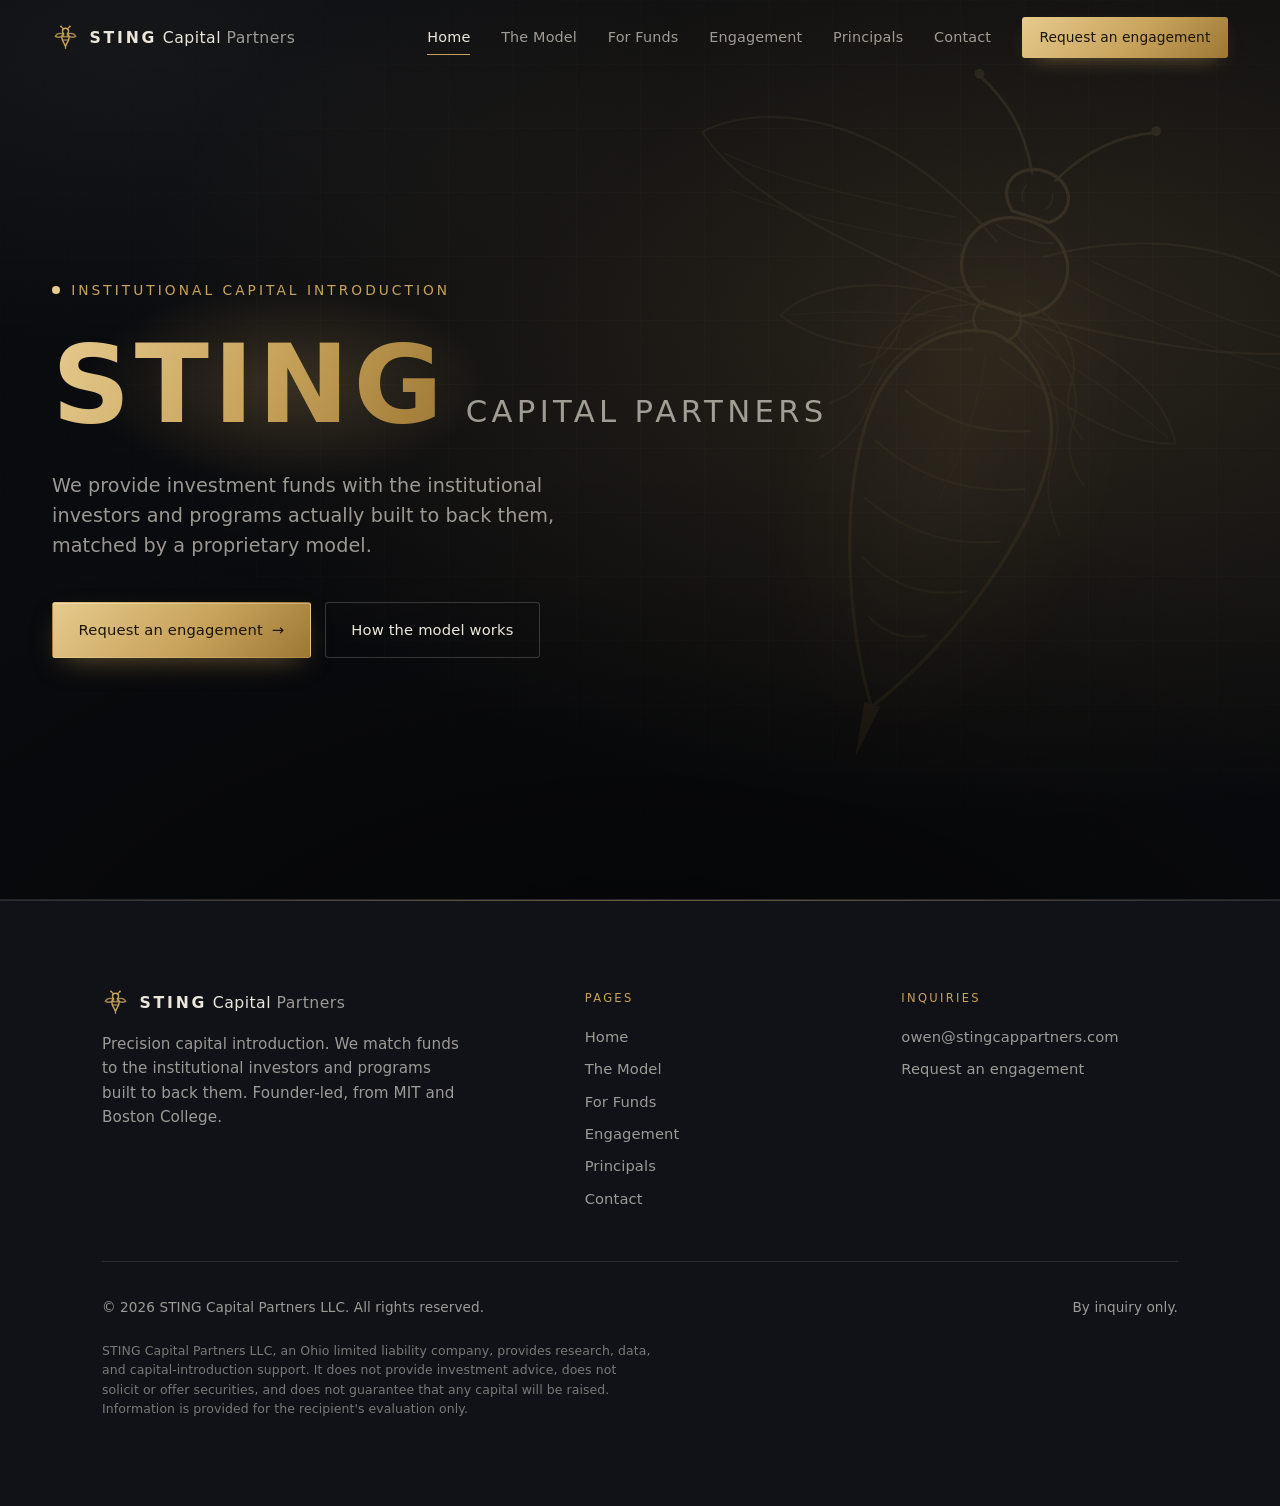
==== index.html @ 2f973a99 "Initial commit: STING Capital Partners website" ====
<!DOCTYPE html>
<html lang="en">
<head>
<meta charset="UTF-8" />
<meta name="viewport" content="width=device-width, initial-scale=1.0" />
<title>STING Capital Partners | Institutional Capital Introduction</title>
<meta name="description" content="STING Capital Partners connects investment funds with the institutional investors and programs built to back them, matched by a proprietary model that rejects more than 90% of possible pairings. Founder-led by principals from MIT and Boston College." />
<meta http-equiv="Content-Security-Policy" content="default-src 'self'; script-src 'self'; style-src 'self' 'unsafe-inline' https://fonts.googleapis.com; font-src https://fonts.gstatic.com; img-src 'self' data:; connect-src https://api.web3forms.com; form-action https://api.web3forms.com; base-uri 'none'; object-src 'none'; frame-ancestors 'none'" />
<meta name="referrer" content="strict-origin-when-cross-origin" />
<meta name="theme-color" content="#0a0b0e" />
<link rel="canonical" href="https://stingcapitalpartners.com/" />
<meta name="robots" content="index, follow, max-image-preview:large, max-snippet:-1" />
<meta property="og:type" content="website" />
<meta property="og:site_name" content="STING Capital Partners" />
<meta property="og:title" content="STING Capital Partners — Institutional Capital Introduction" />
<meta property="og:description" content="STING Capital Partners connects investment funds with the institutional investors and programs built to back them. Founder-led, from MIT and Boston College." />
<meta property="og:url" content="https://stingcapitalpartners.com/" />
<meta property="og:image" content="https://stingcapitalpartners.com/og-image.png" />
<meta property="og:image:width" content="1200" />
<meta property="og:image:height" content="630" />
<meta name="twitter:card" content="summary_large_image" />
<meta name="twitter:title" content="STING Capital Partners — Institutional Capital Introduction" />
<meta name="twitter:description" content="Precision capital introduction, matching funds to the institutional investors and programs built to back them." />
<meta name="twitter:image" content="https://stingcapitalpartners.com/og-image.png" />
<script type="application/ld+json">{"@context":"https://schema.org","@graph":[{"@type":"Organization","@id":"https://stingcapitalpartners.com/#organization","name":"STING Capital Partners","legalName":"STING Capital Partners LLC","alternateName":["STING Capital","STING Partners"],"url":"https://stingcapitalpartners.com/","logo":"https://stingcapitalpartners.com/og-image.png","image":"https://stingcapitalpartners.com/og-image.png","email":"owen@stingcappartners.com","description":"Precision capital introduction matching investment funds to the institutional investors and programs built to back them.","foundingDate":"2026","address":{"@type":"PostalAddress","addressRegion":"Ohio","addressCountry":"US"},"areaServed":"US","founder":[{"@type":"Person","name":"James Ingle","jobTitle":"Founding Partner","alumniOf":{"@type":"CollegeOrUniversity","name":"Massachusetts Institute of Technology"},"sameAs":"https://www.linkedin.com/in/james-ingle/"},{"@type":"Person","name":"Owen Strayer","jobTitle":"Founding Partner","alumniOf":{"@type":"CollegeOrUniversity","name":"Boston College"},"sameAs":"https://www.linkedin.com/in/owen-strayer-7284a6393/"}]},{"@type":"WebSite","@id":"https://stingcapitalpartners.com/#website","url":"https://stingcapitalpartners.com/","name":"STING Capital Partners","publisher":{"@id":"https://stingcapitalpartners.com/#organization"}}]}</script>
<link rel="icon" href="favicon.svg" type="image/svg+xml" />
<link rel="preconnect" href="https://fonts.googleapis.com" />
<link rel="preconnect" href="https://fonts.gstatic.com" crossorigin />
<link href="https://fonts.googleapis.com/css2?family=Newsreader:ital,opsz,wght@0,6..72,400..600;1,6..72,400..600&family=Space+Grotesk:wght@400;500;600&display=swap" rel="stylesheet" />
<link rel="stylesheet" href="styles.css" />
</head>
<body>

<!-- ================= NAV ================= -->
<header class="nav" id="nav">
  <a class="brand" href="index.html" aria-label="STING Capital Partners — home">
    <svg viewBox="0 0 32 32" fill="none" stroke="currentColor" stroke-width="1.7" stroke-linecap="round" stroke-linejoin="round" aria-hidden="true">
      <path d="M13.6 6.2 Q12.2 3.6 10.9 3" opacity="0.85"/>
      <path d="M18.4 6.2 Q19.8 3.6 21.1 3" opacity="0.85"/>
      <circle cx="10.7" cy="2.9" r="1" fill="currentColor" stroke="none"/>
      <circle cx="21.3" cy="2.9" r="1" fill="currentColor" stroke="none"/>
      <path d="M13.9 11.8 C9.2 10.4 5.2 11.8 3.9 14.6 C6.4 15.9 10.8 15.7 14 13.9" opacity="0.8"/>
      <path d="M18.1 11.8 C22.8 10.4 26.8 11.8 28.1 14.6 C25.6 15.9 21.2 15.7 18 13.9" opacity="0.8"/>
      <path d="M16 5.1 c2.4 0 3.6 1.8 3.6 3.5 c0 1.3 -0.7 2.2 -1.2 3 c1.2 1 1.9 2.5 1.9 4.2 c0 2.1 -0.8 3.9 -1.7 5.3 c-0.8 1.2 -1.6 3.1 -2.6 5.7 c-1 -2.6 -1.8 -4.5 -2.6 -5.7 c-0.9 -1.4 -1.7 -3.2 -1.7 -5.3 c0 -1.7 0.7 -3.2 1.9 -4.2 c-0.5 -0.8 -1.2 -1.7 -1.2 -3 c0 -1.7 1.2 -3.5 3.6 -3.5 z"/>
      <path d="M13.3 15.2 H18.7" opacity="0.7"/>
      <path d="M13.6 19 H18.4" opacity="0.7"/>
      <path d="M16 26.4 l1.1 2.2 -1.1 1.1 -1.1 -1.1 z" fill="currentColor" stroke="none" opacity="0.9"/>
    </svg>
    <b><span class="bm">STING</span> Capital <span class="sub">Partners</span></b>
  </a>
  <nav class="nav-links" id="navLinks" aria-label="Primary">
    <a data-page="index.html" href="index.html">Home</a>
    <a data-page="model.html" href="model.html">The Model</a>
    <a data-page="for-funds.html" href="for-funds.html">For Funds</a>
    <a data-page="engagement.html" href="engagement.html">Engagement</a>
    <a data-page="principals.html" href="principals.html">Principals</a>
    <a data-page="contact.html" href="contact.html">Contact</a>
    <a class="nav-cta" href="contact.html">Request an engagement</a>
  </nav>
  <button class="nav-toggle" id="navToggle" aria-label="Open menu" aria-expanded="false" aria-controls="navLinks">
    <span></span><span></span>
  </button>
</header>

<main>

<!-- ================= HERO ================= -->
<section class="hero">
  <div class="hero-glow" aria-hidden="true"></div>
  <svg class="hero-hornet" viewBox="0 0 600 640" fill="none" aria-hidden="true">
    <defs>
      <linearGradient id="hgStroke" x1="300" y1="120" x2="300" y2="600" gradientUnits="userSpaceOnUse">
        <stop offset="0" stop-color="#e6cb8e"/>
        <stop offset="0.5" stop-color="#c8a35b"/>
        <stop offset="1" stop-color="#8a6a2f"/>
      </linearGradient>
      <radialGradient id="hgGlow" cx="0.5" cy="0.46" r="0.55">
        <stop offset="0" stop-color="#c8a35b" stop-opacity="0.55"/>
        <stop offset="1" stop-color="#c8a35b" stop-opacity="0"/>
      </radialGradient>
    </defs>
    <g transform="rotate(18 300 320)" stroke="url(#hgStroke)" fill="none" stroke-linecap="round" stroke-linejoin="round">
      <!-- soft body glow -->
      <ellipse cx="300" cy="382" rx="116" ry="200" fill="url(#hgGlow)" stroke="none"/>

      <!-- antennae with clubbed tips -->
      <g stroke-width="2" opacity="0.85">
        <path d="M291 150 C274 118 254 104 234 95"/>
        <path d="M309 150 C326 118 346 104 366 95"/>
        <circle cx="232" cy="93" r="3.6" fill="url(#hgStroke)" stroke="none"/>
        <circle cx="368" cy="93" r="3.6" fill="url(#hgStroke)" stroke="none"/>
      </g>

      <!-- wings: forewing + hindwing, both sides, lightly veined -->
      <g class="hornet-wing" opacity="0.52">
        <path d="M282 206 C196 150 100 150 52 196 C94 232 192 244 278 250" stroke-width="1.7"/>
        <path d="M248 198 C186 206 118 212 72 206" stroke-width="1.05" opacity="0.8"/>
        <path d="M260 216 C196 228 130 234 84 230" stroke-width="1.05" opacity="0.7"/>
        <path d="M288 256 C228 250 168 270 148 306 C190 322 250 300 290 286" stroke-width="1.5" opacity="0.92"/>
        <path d="M270 268 C226 278 186 290 154 304" stroke-width="1" opacity="0.7"/>
      </g>
      <g class="hornet-wing" opacity="0.52">
        <path d="M318 206 C404 150 500 150 548 196 C506 232 408 244 322 250" stroke-width="1.7"/>
        <path d="M352 198 C414 206 482 212 528 206" stroke-width="1.05" opacity="0.8"/>
        <path d="M340 216 C404 228 470 234 516 230" stroke-width="1.05" opacity="0.7"/>
        <path d="M312 256 C372 250 432 270 452 306 C410 322 350 300 310 286" stroke-width="1.5" opacity="0.92"/>
        <path d="M330 268 C374 278 414 290 446 304" stroke-width="1" opacity="0.7"/>
      </g>

      <!-- jointed legs -->
      <g stroke-width="1.35" opacity="0.5">
        <path d="M284 240 C248 250 234 266 234 290 C234 304 226 316 214 324"/>
        <path d="M282 254 C240 270 224 290 224 316 C224 332 216 346 202 356"/>
        <path d="M284 266 C244 290 230 316 230 346 C230 364 222 380 208 396"/>
        <path d="M316 240 C352 250 366 266 366 290 C366 304 374 316 386 324"/>
        <path d="M318 254 C360 270 376 290 376 316 C376 332 384 346 398 356"/>
        <path d="M316 266 C356 290 370 316 370 346 C370 364 378 380 392 396"/>
      </g>

      <!-- head / eyes -->
      <path d="M300 146 c14 0 23 9 23 19 c0 7 -4 12 -9 16 l-28 0 c-5 -4 -9 -9 -9 -16 c0 -10 9 -19 23 -19 z" stroke-width="2.4"/>
      <g stroke-width="1.4" opacity="0.5">
        <path d="M290 160 q-3 6 1 12"/>
        <path d="M310 160 q3 6 -1 12"/>
      </g>

      <!-- thorax + collar -->
      <path d="M300 184 c23 0 39 16 39 35 c0 16 -10 28 -23 33 l-32 0 c-13 -5 -23 -17 -23 -33 c0 -19 16 -35 39 -35 z" stroke-width="2.4"/>
      <path d="M278 194 Q300 202 322 194" stroke-width="1.4" opacity="0.5"/>

      <!-- wasp waist (petiole) -->
      <g stroke-width="1.8">
        <path d="M286 250 C281 258 281 266 289 273"/>
        <path d="M314 250 C319 258 319 266 311 273"/>
      </g>

      <!-- abdomen -->
      <path d="M300 270 C340 274 368 312 368 360 C368 420 338 502 300 558 C262 502 232 420 232 360 C232 312 260 274 300 270 Z" stroke-width="2.4"/>
      <!-- segment bands -->
      <g stroke-width="1.6" opacity="0.78">
        <path d="M252 330 Q300 350 348 330"/>
        <path d="M243 372 Q300 396 357 372"/>
        <path d="M248 414 Q300 436 352 414"/>
        <path d="M260 456 Q300 476 340 456"/>
        <path d="M278 496 Q300 508 322 496"/>
      </g>
      <!-- dorsal highlight -->
      <path d="M300 288 C306 322 306 362 300 400" stroke-width="1.3" opacity="0.3"/>

      <!-- sharp stinger -->
      <path d="M294 556 L300 596 L306 556 Z" fill="url(#hgStroke)" stroke="none"/>
    </g>
  </svg>
  <div class="wrap hero-inner">
    <p class="eyebrow has-dot reveal"><span class="dot" aria-hidden="true"></span><span>Institutional Capital Introduction</span></p>
    <h1 class="hero-brand reveal d1" aria-label="STING Capital Partners"><span class="hb-mark">STING</span> <span class="hb-sub">Capital Partners</span></h1>
    <p class="lead reveal d2">We provide investment funds with the institutional investors and programs actually built to back them, matched by a proprietary model.</p>
    <div class="hero-actions reveal d3">
      <a class="btn btn--solid" href="contact.html">Request an engagement <span class="ar">→</span></a>
      <a class="btn btn--ghost" href="model.html">How the model works</a>
    </div>
  </div>
</section>

</main>

<!-- ================= FOOTER ================= -->
<footer class="footer">
  <div class="wrap">
    <div class="footer-top">
      <div>
        <div class="brand">
          <svg viewBox="0 0 32 32" fill="none" stroke="currentColor" stroke-width="1.7" stroke-linecap="round" stroke-linejoin="round" aria-hidden="true">
            <path d="M13.6 6.2 Q12.2 3.6 10.9 3" opacity="0.85"/>
            <path d="M18.4 6.2 Q19.8 3.6 21.1 3" opacity="0.85"/>
            <circle cx="10.7" cy="2.9" r="1" fill="currentColor" stroke="none"/>
            <circle cx="21.3" cy="2.9" r="1" fill="currentColor" stroke="none"/>
            <path d="M13.9 11.8 C9.2 10.4 5.2 11.8 3.9 14.6 C6.4 15.9 10.8 15.7 14 13.9" opacity="0.8"/>
            <path d="M18.1 11.8 C22.8 10.4 26.8 11.8 28.1 14.6 C25.6 15.9 21.2 15.7 18 13.9" opacity="0.8"/>
            <path d="M16 5.1 c2.4 0 3.6 1.8 3.6 3.5 c0 1.3 -0.7 2.2 -1.2 3 c1.2 1 1.9 2.5 1.9 4.2 c0 2.1 -0.8 3.9 -1.7 5.3 c-0.8 1.2 -1.6 3.1 -2.6 5.7 c-1 -2.6 -1.8 -4.5 -2.6 -5.7 c-0.9 -1.4 -1.7 -3.2 -1.7 -5.3 c0 -1.7 0.7 -3.2 1.9 -4.2 c-0.5 -0.8 -1.2 -1.7 -1.2 -3 c0 -1.7 1.2 -3.5 3.6 -3.5 z"/>
            <path d="M13.3 15.2 H18.7" opacity="0.7"/>
            <path d="M13.6 19 H18.4" opacity="0.7"/>
            <path d="M16 26.4 l1.1 2.2 -1.1 1.1 -1.1 -1.1 z" fill="currentColor" stroke="none" opacity="0.9"/>
          </svg>
          <b><span class="bm">STING</span> Capital <span class="sub">Partners</span></b>
        </div>
        <p class="footer-blurb">Precision capital introduction. We match funds to the institutional investors and programs built to back them. Founder-led, from MIT and Boston College.</p>
      </div>
      <div class="footer-col">
        <h4>Pages</h4>
        <a href="index.html">Home</a>
        <a href="model.html">The Model</a>
        <a href="for-funds.html">For Funds</a>
        <a href="engagement.html">Engagement</a>
        <a href="principals.html">Principals</a>
        <a href="contact.html">Contact</a>
      </div>
      <div class="footer-col">
        <h4>Inquiries</h4>
        <!-- contact email -->
        <a href="mailto:owen@stingcappartners.com">owen@stingcappartners.com</a>
        <a href="contact.html">Request an engagement</a>
      </div>
    </div>
    <div class="footer-bot">
      <span class="copy">© <span id="year">2026</span> STING Capital Partners LLC. All rights reserved.</span>
      <span class="copy">By inquiry only.</span>
    </div>
    <p class="disclaimer">STING Capital Partners LLC, an Ohio limited liability company, provides research, data, and capital-introduction support. It does not provide investment advice, does not solicit or offer securities, and does not guarantee that any capital will be raised. Information is provided for the recipient's evaluation only.</p>
  </div>
</footer>

<script src="main.js"></script>
</body>
</html>
---- styles.css ----
/* =========================================================================
   STING Capital Partners — shared design system
   Dark, restrained, institutional. Amber-gold rationed to accents only.
   Facelift: layered depth, gold gradients, fine grain, quiet motion.
   ========================================================================= */

:root {
  /* palette */
  --ink:        #0a0b0e;
  --ink-2:      #101218;
  --ink-3:      #161922;
  --ink-4:      #1c2029;
  --bone:       #ece7dc;
  --bone-dim:   rgba(236, 231, 220, 0.64);
  --bone-faint: rgba(236, 231, 220, 0.48);
  --amber:      #c8a35b;
  --amber-lit:  #e6cb8e;
  --amber-deep: #9c7733;
  --line:       rgba(236, 231, 220, 0.12);
  --line-2:     rgba(236, 231, 220, 0.20);
  --gold-grad:  linear-gradient(135deg, var(--amber-lit), var(--amber) 55%, var(--amber-deep));

  /* type */
  --sans: "Space Grotesk", system-ui, -apple-system, Segoe UI, sans-serif;
  --serif: "Newsreader", Georgia, "Times New Roman", serif;

  /* metrics */
  --wrap: 1180px;
  --nav-h: 76px;
  --ease: cubic-bezier(0.22, 0.61, 0.36, 1);
}

* { box-sizing: border-box; }

html { -webkit-text-size-adjust: 100%; scroll-behavior: smooth; }

body {
  margin: 0;
  background: var(--ink);
  color: var(--bone);
  font-family: var(--sans);
  font-weight: 400;
  font-size: 17px;
  line-height: 1.6;
  letter-spacing: 0.005em;
  -webkit-font-smoothing: antialiased;
  text-rendering: optimizeLegibility;
  overflow-x: hidden;
}

/* fine film grain over the whole page — adds depth without noise in text */
body::after {
  content: "";
  position: fixed;
  inset: 0;
  z-index: 200;
  pointer-events: none;
  opacity: 0.04;
  mix-blend-mode: soft-light;
  background-image: url("data:image/svg+xml,%3Csvg xmlns='http://www.w3.org/2000/svg' width='180' height='180'%3E%3Cfilter id='n'%3E%3CfeTurbulence type='fractalNoise' baseFrequency='0.82' numOctaves='2' stitchTiles='stitch'/%3E%3C/filter%3E%3Crect width='100%25' height='100%25' filter='url(%23n)'/%3E%3C/svg%3E");
}

::selection { background: rgba(200, 163, 91, 0.28); color: var(--bone); }

/* ---- type ---- */
h1, h2, h3 {
  font-family: var(--sans);
  font-weight: 500;
  line-height: 1.05;
  letter-spacing: -0.02em;
  margin: 0;
  text-wrap: balance;
}
h2 { font-size: clamp(1.9rem, 3.6vw, 3rem); }
h3 { font-size: 1.15rem; letter-spacing: -0.01em; }
p  { margin: 0; }

em.it, .serif {
  font-family: var(--serif);
  font-style: italic;
  font-weight: 400;
  color: var(--amber);
  letter-spacing: 0;
}
/* gold-gradient ink on the editorial accent words */
em.it {
  background: linear-gradient(100deg, var(--amber-lit), var(--amber) 70%, var(--amber-deep));
  -webkit-background-clip: text;
  background-clip: text;
  -webkit-text-fill-color: transparent;
  color: transparent;
}

a { color: inherit; text-decoration: none; }

.eyebrow {
  font-size: 0.72rem;
  font-weight: 500;
  letter-spacing: 0.22em;
  text-transform: uppercase;
  color: var(--amber);
  margin: 0 0 1.4rem;
  display: flex;
  align-items: center;
  gap: 0.7rem;
}
.eyebrow::before {
  content: "";
  width: 26px;
  height: 1px;
  background: linear-gradient(90deg, var(--amber), transparent);
  opacity: 0.85;
}
.eyebrow.has-dot::before { display: none; }

.lead {
  color: var(--bone-dim);
  font-size: clamp(1.05rem, 1.5vw, 1.28rem);
  line-height: 1.55;
  max-width: 50ch;
}

/* ---- layout ---- */
.wrap {
  width: 100%;
  max-width: var(--wrap);
  margin-inline: auto;
  padding-inline: clamp(20px, 5vw, 52px);
}

.section {
  position: relative;
  padding-block: clamp(72px, 11vw, 144px);
  border-top: 1px solid var(--line);
}
.section--ink2 { background: var(--ink-2); }
.section--flush { border-top: 0; }
/* hairline gold tick centered on every section seam */
.section::before {
  content: "";
  position: absolute;
  top: -1px;
  left: 0;
  width: 64px;
  height: 1px;
  background: linear-gradient(90deg, var(--amber), transparent);
  opacity: 0.5;
}

.measure { max-width: 62ch; }

/* ---- buttons ---- */
.btn {
  position: relative;
  display: inline-flex;
  align-items: center;
  gap: 0.6em;
  font-family: var(--sans);
  font-size: 0.92rem;
  font-weight: 500;
  letter-spacing: 0.01em;
  padding: 0.95rem 1.6rem;
  border-radius: 3px;
  border: 1px solid transparent;
  cursor: pointer;
  overflow: hidden;
  transition: background 0.25s var(--ease), color 0.25s var(--ease),
              border-color 0.25s var(--ease), transform 0.25s var(--ease),
              box-shadow 0.25s var(--ease);
}
.btn .ar { transition: transform 0.25s var(--ease); position: relative; z-index: 1; }
.btn:hover .ar { transform: translateX(4px); }

.btn--solid {
  background: var(--gold-grad);
  color: #1a1407;
  border-color: transparent;
  box-shadow: 0 1px 0 rgba(255, 245, 220, 0.35) inset,
              0 10px 30px -12px rgba(200, 163, 91, 0.55);
}
.btn--solid > * { position: relative; z-index: 1; }
.btn--solid::after {
  content: "";
  position: absolute;
  inset: 0;
  background: linear-gradient(120deg, transparent 25%, rgba(255, 255, 255, 0.5) 50%, transparent 75%);
  transform: translateX(-130%);
  transition: transform 0.7s var(--ease);
}
.btn--solid:hover {
  transform: translateY(-1px);
  box-shadow: 0 1px 0 rgba(255, 245, 220, 0.45) inset,
              0 16px 38px -14px rgba(200, 163, 91, 0.7);
}
.btn--solid:hover::after { transform: translateX(130%); }

.btn--ghost { background: transparent; color: var(--bone); border-color: var(--line-2); }
.btn--ghost:hover { border-color: var(--amber); color: var(--amber-lit); }

/* ---- nav ---- */
.nav {
  position: fixed;
  inset: 0 0 auto 0;
  z-index: 50;
  height: var(--nav-h);
  display: flex;
  align-items: center;
  justify-content: space-between;
  padding-inline: clamp(20px, 5vw, 52px);
  transition: background 0.4s var(--ease), border-color 0.4s var(--ease),
              backdrop-filter 0.4s var(--ease);
  border-bottom: 1px solid transparent;
}
.nav.solid {
  background: rgba(10, 11, 14, 0.78);
  backdrop-filter: blur(16px) saturate(125%);
  -webkit-backdrop-filter: blur(16px) saturate(125%);
  border-bottom-color: var(--line);
}
/* thin gold gradient hairline under the solid nav */
.nav.solid::after {
  content: "";
  position: absolute;
  left: 0;
  right: 0;
  bottom: -1px;
  height: 1px;
  background: linear-gradient(90deg, transparent, rgba(200, 163, 91, 0.55), transparent);
}

.brand { display: inline-flex; align-items: center; gap: 0.65rem; }
.brand svg { width: 27px; height: 27px; color: var(--amber); flex: none; transition: transform 0.4s var(--ease); }
.brand:hover svg { transform: rotate(-8deg); }
.brand b {
  font-weight: 500;
  font-size: 0.98rem;
  letter-spacing: 0.03em;
  white-space: nowrap;
}
.brand .bm { font-weight: 600; letter-spacing: 0.18em; color: var(--bone); }
.brand .sub { color: var(--bone-dim); }

.nav-links { display: flex; align-items: center; gap: clamp(1rem, 2.4vw, 2.1rem); }
.nav-links a[data-page] {
  position: relative;
  font-size: 0.9rem;
  color: var(--bone-dim);
  letter-spacing: 0.01em;
  transition: color 0.2s var(--ease);
}
.nav-links a[data-page]:hover { color: var(--bone); }
.nav-links a[data-page]::after {
  content: "";
  position: absolute;
  left: 0;
  right: 100%;
  bottom: -6px;
  height: 1px;
  background: var(--amber);
  transition: right 0.28s var(--ease);
}
.nav-links a[data-page]:hover::after { right: 0; }
.nav-links a[aria-current="page"] { color: var(--bone); }
.nav-links a[aria-current="page"]::after { right: 0; }
.nav-cta {
  font-size: 0.86rem;
  font-weight: 500;
  color: #1a1407 !important;
  background: var(--gold-grad);
  padding: 0.58rem 1.1rem;
  border-radius: 3px;
  box-shadow: 0 8px 22px -12px rgba(200, 163, 91, 0.7);
  transition: transform 0.2s var(--ease), box-shadow 0.2s var(--ease);
}
.nav-cta::after { display: none; }
.nav-cta:hover { transform: translateY(-1px); box-shadow: 0 12px 26px -12px rgba(200, 163, 91, 0.85); }

.nav-toggle {
  display: none;
  flex-direction: column;
  gap: 5px;
  width: 42px;
  height: 42px;
  align-items: center;
  justify-content: center;
  background: none;
  border: 1px solid var(--line-2);
  border-radius: 3px;
  cursor: pointer;
}
.nav-toggle span { width: 18px; height: 1.5px; background: var(--bone); transition: 0.25s var(--ease); }

/* ---- hero ---- */
.hero {
  position: relative;
  min-height: 100vh;
  min-height: 100dvh;
  display: flex;
  align-items: center;
  overflow: hidden;
  padding-top: calc(var(--nav-h) + clamp(20px, 4vw, 56px));
  padding-bottom: clamp(48px, 7vw, 96px);
  border-bottom: 1px solid var(--line);
}
.hero-glow {
  position: absolute;
  inset: 0;
  background:
    radial-gradient(120% 95% at 80% 36%, rgba(200, 163, 91, 0.16), transparent 58%),
    radial-gradient(80% 60% at 10% 6%, rgba(236, 231, 220, 0.05), transparent 55%),
    radial-gradient(140% 120% at 50% 120%, rgba(0, 0, 0, 0.6), transparent 60%);
  z-index: 0;
  pointer-events: none;
}
/* faint grid wash, very low contrast, anchors the negative space */
.hero::before {
  content: "";
  position: absolute;
  inset: 0;
  z-index: 0;
  pointer-events: none;
  opacity: 0.5;
  background-image:
    linear-gradient(to right, rgba(236, 231, 220, 0.035) 1px, transparent 1px),
    linear-gradient(to bottom, rgba(236, 231, 220, 0.035) 1px, transparent 1px);
  background-size: 64px 64px;
  -webkit-mask-image: radial-gradient(120% 90% at 70% 40%, #000 30%, transparent 75%);
  mask-image: radial-gradient(120% 90% at 70% 40%, #000 30%, transparent 75%);
}
.hero-hornet {
  position: absolute;
  right: clamp(-160px, -8vw, -40px);
  top: 50%;
  transform: translateY(-56%);
  width: min(70vw, 820px);
  height: auto;
  opacity: 0.1;
  overflow: visible;
  z-index: 1;
  pointer-events: none;
  filter: drop-shadow(0 0 36px rgba(200, 163, 91, 0.12));
  animation: hornet-drift 16s ease-in-out infinite;
}
@keyframes hornet-drift {
  0%, 100% { transform: translateY(-56%) translateX(0) rotate(0deg); }
  50%      { transform: translateY(-58.5%) translateX(-8px) rotate(-1.4deg); }
}
.hornet-wing { transform-box: fill-box; transform-origin: 60% 60%; animation: wing-flutter 5.5s ease-in-out infinite; }
@keyframes wing-flutter {
  0%, 100% { transform: rotate(0deg); }
  50%      { transform: rotate(-2.4deg); }
}
.hero-inner { position: relative; z-index: 2; max-width: none; }
.hero-title {
  font-size: clamp(2.7rem, 7.4vw, 5.6rem);
  line-height: 1.0;
  letter-spacing: -0.025em;
  font-weight: 500;
}
.hero .eyebrow {
  font-size: 0.86rem;
  letter-spacing: 0.24em;
  margin-bottom: 1.7rem;
}
.hero .eyebrow .dot { width: 8px; height: 8px; }
.hero-brand {
  position: relative;
  z-index: 0;
  margin: 0;
  line-height: 1.04;
  letter-spacing: -0.01em;
  text-wrap: balance;
}
.hero-brand::before {
  content: "";
  position: absolute;
  z-index: -1;
  left: -4%;
  top: 50%;
  width: min(560px, 66%);
  height: 240%;
  transform: translateY(-50%);
  background: radial-gradient(closest-side, rgba(200, 163, 91, 0.22), transparent 72%);
  pointer-events: none;
}
.hb-mark {
  font-weight: 600;
  font-size: clamp(3rem, 8.5vw, 8rem);
  letter-spacing: 0.04em;
  color: var(--amber-lit);
}
@supports ((-webkit-background-clip: text) or (background-clip: text)) {
  .hb-mark {
    background: linear-gradient(118deg, var(--amber-lit), var(--amber) 52%, var(--amber-deep));
    -webkit-background-clip: text;
    background-clip: text;
    -webkit-text-fill-color: transparent;
    color: transparent;
  }
}
.hb-sub {
  font-size: clamp(1.25rem, 2.4vw, 2rem);
  font-weight: 500;
  letter-spacing: 0.14em;
  text-transform: uppercase;
  color: var(--bone-dim);
  margin-left: 0.35em;
  white-space: nowrap;
}
.hero .lead { margin-top: 1.9rem; max-width: 46ch; }
.hero-actions { display: flex; gap: 14px; flex-wrap: wrap; margin-top: 2.6rem; align-items: center; }

/* live "by inquiry" indicator inside the eyebrow */
.eyebrow .dot {
  width: 7px;
  height: 7px;
  border-radius: 50%;
  background: var(--amber-lit);
  box-shadow: 0 0 0 0 rgba(230, 203, 142, 0.6);
  animation: pulse 2.6s ease-out infinite;
}
.eyebrow .dot + span { letter-spacing: 0.22em; }
@keyframes pulse {
  0%   { box-shadow: 0 0 0 0 rgba(230, 203, 142, 0.55); }
  70%  { box-shadow: 0 0 0 7px rgba(230, 203, 142, 0); }
  100% { box-shadow: 0 0 0 0 rgba(230, 203, 142, 0); }
}

.scrollcue {
  position: absolute;
  left: clamp(20px, 5vw, 52px);
  bottom: 26px;
  z-index: 2;
  font-size: 0.72rem;
  letter-spacing: 0.2em;
  text-transform: uppercase;
  color: var(--bone-faint);
  display: flex;
  align-items: center;
  gap: 0.6rem;
}
.scrollcue span {
  width: 40px;
  height: 1px;
  background: linear-gradient(90deg, var(--bone-faint), transparent);
  overflow: hidden;
  position: relative;
}
.scrollcue span::after {
  content: "";
  position: absolute;
  inset: 0;
  width: 14px;
  background: var(--amber);
  animation: cue 2.4s var(--ease) infinite;
}
@keyframes cue {
  0% { transform: translateX(-16px); opacity: 0; }
  40% { opacity: 1; }
  100% { transform: translateX(40px); opacity: 0; }
}

@media (max-width: 680px) {
  .hero-hornet { width: 130vw; right: -34vw; opacity: 0.07; }
}

/* ---- assurances strip ---- */
.assure {
  border-top: 1px solid var(--line);
  border-bottom: 1px solid var(--line);
  background: var(--ink-2);
}
.assure-row {
  display: flex;
  flex-wrap: wrap;
  gap: clamp(1.2rem, 4vw, 3rem);
  padding-block: clamp(1.4rem, 2.6vw, 2rem);
  justify-content: space-between;
}
.assure-item {
  display: flex;
  align-items: center;
  gap: 0.85rem;
  flex: 1 1 220px;
}
.assure-item svg { width: 22px; height: 22px; color: var(--amber); flex: none; }
.assure-item b { display: block; font-weight: 500; font-size: 0.98rem; letter-spacing: -0.01em; }
.assure-item span { color: var(--bone-dim); font-size: 0.82rem; }

/* ---- section heads ---- */
.sec-head { max-width: 64ch; margin-bottom: clamp(2.4rem, 5vw, 4rem); }
.sec-head h2 { margin-bottom: 0; }
.sec-head .lead { margin-top: 1.3rem; }
.sec-head--row {
  max-width: none;
  display: flex;
  justify-content: space-between;
  align-items: flex-end;
  gap: 1.5rem;
  flex-wrap: wrap;
}
.sec-head--row > div { max-width: 40ch; }
.txt-link {
  display: inline-flex;
  align-items: center;
  gap: 0.4rem;
  font-size: 0.9rem;
  color: var(--amber);
  border-bottom: 1px solid var(--line-2);
  padding-bottom: 3px;
  white-space: nowrap;
  transition: border-color 0.2s var(--ease), gap 0.2s var(--ease), color 0.2s var(--ease);
}
.txt-link:hover { border-color: var(--amber); gap: 0.7rem; color: var(--amber-lit); }

/* ---- statistic band ---- */
.stat-band { position: relative; overflow: hidden; }
.stat-row {
  display: grid;
  grid-template-columns: auto 1fr;
  align-items: center;
  gap: clamp(1.5rem, 5vw, 5rem);
}
.stat-num {
  position: relative;
  font-family: var(--serif);
  font-weight: 400;
  font-size: clamp(5.5rem, 19vw, 14rem);
  line-height: 0.8;
  letter-spacing: -0.02em;
  background: linear-gradient(180deg, var(--amber-lit), var(--amber) 52%, var(--amber-deep));
  -webkit-background-clip: text;
  background-clip: text;
  -webkit-text-fill-color: transparent;
  color: transparent;
  filter: drop-shadow(0 14px 40px rgba(200, 163, 91, 0.18));
}
.stat-num span { font-size: 0.42em; vertical-align: baseline; }
.stat-copy {
  color: var(--bone-dim);
  font-size: clamp(1.05rem, 1.6vw, 1.32rem);
  line-height: 1.5;
  max-width: 46ch;
}
.stat-copy b { color: var(--bone); font-weight: 500; }

/* ---- who we serve grid ---- */
.serve-grid {
  display: flex;
  flex-wrap: wrap;
  border-top: 1px solid var(--line);
  border-left: 1px solid var(--line);
}
.serve {
  position: relative;
  flex: 1 1 220px;
  padding: clamp(1.6rem, 2.4vw, 2.3rem);
  border-right: 1px solid var(--line);
  border-bottom: 1px solid var(--line);
  transition: background 0.3s var(--ease);
}
.serve::before {
  content: "";
  position: absolute;
  top: 0;
  left: 0;
  width: 0;
  height: 2px;
  background: var(--gold-grad);
  transition: width 0.35s var(--ease);
}
.serve:hover { background: var(--ink-3); }
.serve:hover::before { width: 100%; }
.serve h3 { font-size: 1.05rem; margin-bottom: 0.5rem; }
.serve p { color: var(--bone-dim); font-size: 0.9rem; line-height: 1.5; }
.serve .tick { display: block; width: 18px; height: 1px; background: var(--amber); margin-bottom: 1.3rem; opacity: 0.8; transition: width 0.35s var(--ease); }
.serve:hover .tick { width: 34px; }

/* ---- process steps (a genuine sequence) ---- */
.steps {
  display: grid;
  grid-template-columns: repeat(3, 1fr);
  gap: 1px;
  background: var(--line);
  border: 1px solid var(--line);
}
.step { position: relative; background: var(--ink); padding: clamp(1.8rem, 2.6vw, 2.6rem); transition: background 0.3s var(--ease); }
.section--ink2 .step { background: var(--ink-2); }
.step:hover, .section--ink2 .step:hover { background: var(--ink-3); }
.step .num {
  font-family: var(--serif);
  font-size: 2.6rem;
  line-height: 1;
  background: var(--gold-grad);
  -webkit-background-clip: text;
  background-clip: text;
  -webkit-text-fill-color: transparent;
  color: transparent;
  display: block;
  margin-bottom: 1.1rem;
}
.step h3 { font-size: 1.12rem; margin-bottom: 0.6rem; }
.step p { color: var(--bone-dim); font-size: 0.92rem; line-height: 1.55; }

/* ---- closing CTA ---- */
.cta-band { position: relative; text-align: center; overflow: hidden; }
.cta-band::before {
  content: "";
  position: absolute;
  inset: 0;
  background: radial-gradient(60% 80% at 50% 0%, rgba(200, 163, 91, 0.1), transparent 70%);
  pointer-events: none;
}
.cta-band > * { position: relative; }
.cta-band h2 { max-width: 18ch; margin-inline: auto; }
.cta-band .lead { margin: 1.4rem auto 2.4rem; text-align: center; }
.cta-band .btn { margin-inline: auto; }

@media (max-width: 760px) {
  .stat-row { grid-template-columns: 1fr; gap: 1.5rem; }
  .steps { grid-template-columns: 1fr; }
}

/* ===================== inner-page components ===================== */

/* page header (clears the fixed nav) */
.page-head {
  position: relative;
  padding-top: calc(var(--nav-h) + clamp(52px, 9vw, 128px));
  padding-bottom: clamp(40px, 6vw, 76px);
  border-bottom: 1px solid var(--line);
  overflow: hidden;
}
.page-head::before {
  content: "";
  position: absolute;
  inset: 0;
  pointer-events: none;
  background: radial-gradient(80% 120% at 88% 0%, rgba(200, 163, 91, 0.12), transparent 60%);
}
.page-head > .wrap { position: relative; }
.page-head h1 {
  font-size: clamp(2.4rem, 6vw, 4.5rem);
  line-height: 1.0;
  letter-spacing: -0.025em;
  max-width: 18ch;
}
.page-head .lead { margin-top: 1.6rem; }

/* editorial two-column split */
.split {
  display: grid;
  grid-template-columns: 0.85fr 1.3fr;
  gap: clamp(1.8rem, 5vw, 5rem);
  align-items: start;
}
.split > h2 { letter-spacing: -0.02em; }
.split-body p { color: var(--bone-dim); font-size: 1.08rem; line-height: 1.6; max-width: 58ch; }
.split-body p + p { margin-top: 1.1rem; }
.split-body strong, .split-body b { color: var(--bone); font-weight: 500; }

/* vertical numbered process flow */
.flow { border-top: 1px solid var(--line); }
.flow-step {
  display: grid;
  grid-template-columns: 3.5rem 13rem 1fr;
  gap: clamp(1rem, 3vw, 2.5rem);
  padding: clamp(1.5rem, 3vw, 2.3rem) clamp(0.6rem, 1.5vw, 1.2rem);
  border-bottom: 1px solid var(--line);
  align-items: baseline;
  transition: background 0.3s var(--ease);
}
.flow-step:hover { background: var(--ink-2); }
.flow-step .n { font-family: var(--serif); font-size: 1.7rem; color: var(--amber); line-height: 1; }
.flow-step h3 { font-size: 1.18rem; }
.flow-step p { color: var(--bone-dim); font-size: 0.98rem; line-height: 1.55; max-width: 60ch; }

/* match-mode cards */
.modes { display: grid; grid-template-columns: 1fr 1fr; gap: clamp(1rem, 2vw, 1.5rem); }
.mode {
  position: relative;
  border: 1px solid var(--line);
  padding: clamp(1.8rem, 3vw, 2.8rem);
  background: var(--ink-2);
  overflow: hidden;
  transition: border-color 0.25s var(--ease), transform 0.25s var(--ease), background 0.25s var(--ease);
}
.mode::before {
  content: "";
  position: absolute;
  inset: 0;
  background: radial-gradient(70% 90% at 100% 0%, rgba(200, 163, 91, 0.1), transparent 60%);
  opacity: 0;
  transition: opacity 0.3s var(--ease);
}
.mode:hover { border-color: var(--line-2); transform: translateY(-3px); background: var(--ink-3); }
.mode:hover::before { opacity: 1; }
.mode > * { position: relative; }
.mode .k { font-size: 0.72rem; letter-spacing: 0.2em; text-transform: uppercase; color: var(--amber); }
.mode h3 { font-size: clamp(1.3rem, 2.2vw, 1.7rem); margin: 0.9rem 0 0.8rem; }
.mode p { color: var(--bone-dim); line-height: 1.6; }

/* fit list */
.fit { list-style: none; padding: 0; margin: 0; border-top: 1px solid var(--line); }
.fit li {
  display: flex;
  gap: 1rem;
  padding: 1.05rem 0;
  border-bottom: 1px solid var(--line);
  color: var(--bone);
  align-items: baseline;
  transition: padding-left 0.25s var(--ease);
}
.fit li:hover { padding-left: 0.6rem; }
.fit li::before { content: ""; flex: none; width: 14px; height: 1px; background: var(--amber); transform: translateY(-0.5em); transition: width 0.25s var(--ease); }
.fit li:hover::before { width: 26px; }

/* engagement timeline */
.timeline { display: grid; grid-template-columns: repeat(4, 1fr); gap: 1px; border: 1px solid var(--line); background: var(--line); }
.phase { position: relative; background: var(--ink); padding: clamp(1.6rem, 2.4vw, 2.2rem); transition: background 0.3s var(--ease); }
.section--ink2 .phase { background: var(--ink-2); }
.phase:hover, .section--ink2 .phase:hover { background: var(--ink-3); }
.phase .n { font-family: var(--serif); font-size: 1.5rem; color: var(--amber); display: block; margin-bottom: 0.9rem; }
.phase h3 { font-size: 1.05rem; margin-bottom: 0.5rem; }
.phase p { color: var(--bone-dim); font-size: 0.9rem; line-height: 1.5; }

/* understated fee line */
.fee-line {
  border-left: 2px solid var(--amber);
  padding-left: 1.1rem;
  margin-top: 2.4rem;
  color: var(--bone-dim);
  font-size: 0.98rem;
  max-width: 52ch;
}

/* ===================== principals ===================== */
.principals-grid {
  display: grid;
  grid-template-columns: 1fr 1fr;
  gap: clamp(1rem, 2vw, 1.5rem);
}
.principal {
  position: relative;
  border: 1px solid var(--line);
  background: var(--ink-2);
  padding: clamp(1.8rem, 3vw, 2.6rem);
  overflow: hidden;
  transition: border-color 0.25s var(--ease), background 0.25s var(--ease);
}
.principal::before {
  content: "";
  position: absolute;
  inset: 0;
  background: radial-gradient(70% 90% at 100% 0%, rgba(200, 163, 91, 0.08), transparent 60%);
  opacity: 0;
  transition: opacity 0.3s var(--ease);
}
.principal:hover { border-color: var(--line-2); background: var(--ink-3); }
.principal:hover::before { opacity: 1; }
.principal > * { position: relative; }
.portrait {
  position: relative;
  width: clamp(128px, 16vw, 168px);
  margin-bottom: 1.6rem;
}
.portrait img {
  display: block;
  width: 100%;
  aspect-ratio: 1;
  object-fit: cover;
  filter: grayscale(1) sepia(0.22) hue-rotate(-8deg) saturate(1.05) contrast(1.02) brightness(0.98);
  transition: filter 0.45s var(--ease);
}
.principal:hover .portrait img { filter: none; }
.portrait::after {
  content: "";
  position: absolute;
  inset: 0;
  border: 1px solid rgba(200, 163, 91, 0.45);
  transform: translate(9px, 9px);
  pointer-events: none;
  transition: transform 0.3s var(--ease);
}
.principal:hover .portrait::after { transform: translate(5px, 5px); }
.principal h3 { font-size: clamp(1.35rem, 2.2vw, 1.7rem); margin-bottom: 0.35rem; }
.principal .role { color: var(--bone-dim); font-size: 0.95rem; }
.principal .school {
  display: flex;
  align-items: center;
  gap: 0.6rem;
  margin-top: 0.9rem;
  font-size: 0.72rem;
  font-weight: 500;
  letter-spacing: 0.18em;
  text-transform: uppercase;
  color: var(--amber);
}
.principal .school::before { content: ""; width: 18px; height: 1px; background: var(--amber); opacity: 0.7; }
.principal .bio { margin-top: 1.2rem; color: var(--bone-dim); font-size: 0.97rem; line-height: 1.6; }
.principal .plink {
  display: inline-flex;
  align-items: center;
  gap: 0.5rem;
  margin-top: 1.4rem;
  font-size: 0.85rem;
  color: var(--amber);
  border-bottom: 1px solid var(--line-2);
  padding-bottom: 3px;
  transition: border-color 0.2s var(--ease), color 0.2s var(--ease);
}
.principal .plink:hover { border-color: var(--amber); color: var(--amber-lit); }
.principal .plink svg { width: 14px; height: 14px; flex: none; }

/* compact principals band (home page) */
.pband-row {
  display: flex;
  align-items: center;
  justify-content: space-between;
  gap: clamp(1.4rem, 4vw, 3rem);
  flex-wrap: wrap;
}
.pband-people { display: flex; align-items: center; gap: 1.1rem; }
.pband-faces { display: flex; }
.pband-faces img {
  width: 58px;
  height: 58px;
  border-radius: 50%;
  object-fit: cover;
  border: 2px solid var(--ink);
  filter: grayscale(1) sepia(0.22) hue-rotate(-8deg) saturate(1.05);
}
.pband-faces img + img { margin-left: -14px; }
.pband-copy b { display: block; font-weight: 500; letter-spacing: -0.01em; }
.pband-copy span { color: var(--bone-dim); font-size: 0.88rem; }

@media (max-width: 760px) {
  .principals-grid { grid-template-columns: 1fr; }
}

@media (max-width: 800px) {
  .split { grid-template-columns: 1fr; }
  .modes { grid-template-columns: 1fr; }
  .flow-step { grid-template-columns: 2.5rem 1fr; }
  .flow-step h3 { grid-column: 2; }
  .flow-step p { grid-column: 2; margin-top: 0.4rem; }
  .timeline { grid-template-columns: 1fr 1fr; }
}
@media (max-width: 480px) {
  .timeline { grid-template-columns: 1fr; }
}

/* ===================== contact + form ===================== */
.contact-section {
  position: relative;
  padding-top: calc(var(--nav-h) + clamp(52px, 9vw, 120px));
  padding-bottom: clamp(64px, 9vw, 128px);
  overflow: hidden;
}
.contact-section::before {
  content: "";
  position: absolute;
  inset: 0;
  pointer-events: none;
  background: radial-gradient(70% 90% at 90% 0%, rgba(200, 163, 91, 0.1), transparent 60%);
}
.contact-section > .wrap { position: relative; }
.contact-grid {
  display: grid;
  grid-template-columns: 0.9fr 1.1fr;
  gap: clamp(2.2rem, 5vw, 5rem);
  align-items: start;
}
.contact-info h1 {
  font-size: clamp(2.2rem, 5vw, 3.6rem);
  line-height: 1.02;
  letter-spacing: -0.025em;
  margin: 0.5rem 0 0;
  max-width: 14ch;
}
.contact-info .lead { margin-top: 1.4rem; max-width: 40ch; }
.info-list { margin-top: 2.4rem; border-top: 1px solid var(--line); }
.info-row { display: flex; gap: 1.4rem; padding: 1rem 0; border-bottom: 1px solid var(--line); }
.info-row .k {
  flex: none; width: 7rem;
  color: var(--bone-faint);
  font-size: 0.72rem; letter-spacing: 0.16em; text-transform: uppercase;
  padding-top: 0.2rem;
}
.info-row .v { color: var(--bone); font-size: 0.96rem; }
.info-row .v a { color: var(--amber); }
.info-row .v a:hover { color: var(--amber-lit); }

.form {
  margin: 0;
  background: var(--ink-2);
  border: 1px solid var(--line);
  border-radius: 4px;
  padding: clamp(1.5rem, 3vw, 2.4rem);
}
.field { display: flex; flex-direction: column; gap: 0.5rem; margin-bottom: 1.1rem; }
.field label { font-size: 0.72rem; letter-spacing: 0.14em; text-transform: uppercase; color: var(--bone-dim); }
.req { color: var(--amber); }
.row2 { display: grid; grid-template-columns: 1fr 1fr; gap: 1.1rem; }
.row2 .field { margin-bottom: 0; }
.input, .select, .textarea {
  width: 100%;
  background: var(--ink);
  border: 1px solid var(--line);
  color: var(--bone);
  font: inherit;
  font-size: 0.98rem;
  padding: 0.85rem 1rem;
  border-radius: 3px;
  transition: border-color 0.2s var(--ease), background 0.2s var(--ease), box-shadow 0.2s var(--ease);
}
.input::placeholder, .textarea::placeholder { color: var(--bone-faint); }
.input:focus, .select:focus, .textarea:focus {
  border-color: var(--amber);
  outline: none;
  background: var(--ink-3);
  box-shadow: 0 0 0 3px rgba(200, 163, 91, 0.12);
}
.select {
  appearance: none; -webkit-appearance: none;
  padding-right: 2.6rem;
  background-image: url("data:image/svg+xml,%3Csvg xmlns='http://www.w3.org/2000/svg' width='12' height='8' viewBox='0 0 12 8' fill='none' stroke='%23c8a35b' stroke-width='1.5'%3E%3Cpath d='M1 1.5 6 6.5 11 1.5'/%3E%3C/svg%3E");
  background-repeat: no-repeat;
  background-position: right 1rem center;
}
.textarea { min-height: 140px; resize: vertical; }
.form .btn { margin-top: 0.4rem; }
.form-status {
  min-height: 1.4em;
  margin-top: 1rem;
  font-size: 0.9rem;
  line-height: 1.5;
  opacity: 0;
  transition: opacity 0.25s var(--ease);
}
.form-status.show { opacity: 1; }
.form-status.ok { color: var(--amber); }
.form-status.err { color: #d98c6a; }
.consent { color: var(--bone-faint); font-size: 0.8rem; line-height: 1.5; margin-top: 1.1rem; }
.consent svg { width: 13px; height: 13px; vertical-align: -2px; margin-right: 5px; color: var(--amber); }

@media (max-width: 800px) {
  .contact-grid { grid-template-columns: 1fr; }
  .contact-info h1 { max-width: none; }
}
@media (max-width: 480px) {
  .row2 { grid-template-columns: 1fr; gap: 0; }
  .row2 .field { margin-bottom: 1.1rem; }
}

/* ---- reveal ---- */
.reveal { opacity: 0; transform: translateY(18px); transition: opacity 0.8s var(--ease), transform 0.8s var(--ease); }
.reveal.in { opacity: 1; transform: none; }
.reveal.d1 { transition-delay: 0.1s; }
.reveal.d2 { transition-delay: 0.2s; }
.reveal.d3 { transition-delay: 0.3s; }

/* ---- footer ---- */
.footer { position: relative; border-top: 1px solid var(--line); background: var(--ink-2); padding-block: clamp(56px, 7vw, 88px); }
.footer::before {
  content: "";
  position: absolute;
  top: -1px;
  left: 0;
  right: 0;
  height: 1px;
  background: linear-gradient(90deg, transparent, rgba(200, 163, 91, 0.4), transparent);
}
.footer-top {
  display: grid;
  grid-template-columns: 1.6fr 1fr 1fr;
  gap: 2.5rem;
  padding-bottom: 2.6rem;
  border-bottom: 1px solid var(--line);
}
.footer .brand { margin-bottom: 1rem; }
.footer-blurb { color: var(--bone-dim); max-width: 38ch; font-size: 0.95rem; }
.footer-col h4 {
  font-size: 0.72rem;
  letter-spacing: 0.2em;
  text-transform: uppercase;
  color: var(--amber);
  margin: 0 0 1.1rem;
  font-weight: 500;
}
.footer-col a, .footer-col p {
  display: block;
  color: var(--bone-dim);
  font-size: 0.92rem;
  margin-bottom: 0.55rem;
  transition: color 0.2s var(--ease);
}
.footer-col a:hover { color: var(--amber-lit); }
.footer-bot {
  padding-top: 2.2rem;
  display: flex;
  flex-wrap: wrap;
  gap: 1rem 2rem;
  align-items: baseline;
  justify-content: space-between;
}
.footer-bot .copy { color: var(--bone-dim); font-size: 0.85rem; }
.disclaimer {
  color: var(--bone-faint);
  font-size: 0.78rem;
  line-height: 1.55;
  max-width: 70ch;
  margin-top: 1.4rem;
}

/* ---- focus + motion floor ---- */
a:focus-visible, button:focus-visible, .input:focus-visible,
.select:focus-visible, .textarea:focus-visible, [tabindex]:focus-visible {
  outline: 2px solid var(--amber);
  outline-offset: 3px;
  border-radius: 2px;
}

@media (prefers-reduced-motion: reduce) {
  html { scroll-behavior: auto; }
  * { scroll-behavior: auto !important; }
  .reveal { opacity: 1; transform: none; transition: none; }
  .btn, .btn .ar { transition: none; }
  .hero-hornet, .hornet-wing, .eyebrow .dot, .scrollcue span::after { animation: none; }
}

/* ---- responsive nav ---- */
@media (max-width: 880px) {
  .nav-toggle { display: flex; }
  .nav-links {
    position: fixed;
    inset: var(--nav-h) 0 auto 0;
    flex-direction: column;
    align-items: flex-start;
    gap: 1.25rem;
    background: rgba(10, 11, 14, 0.97);
    backdrop-filter: blur(14px);
    -webkit-backdrop-filter: blur(14px);
    border-bottom: 1px solid var(--line);
    padding: 1.6rem clamp(20px, 5vw, 52px) 2rem;
    transform: translateY(-12px);
    opacity: 0;
    pointer-events: none;
    transition: opacity 0.28s var(--ease), transform 0.28s var(--ease);
  }
  .nav-links.open { opacity: 1; transform: none; pointer-events: auto; }
  .nav-links a[data-page]::after { display: none; }
  .nav-cta { align-self: flex-start; }
  .footer-top { grid-template-columns: 1fr; gap: 2rem; }
}
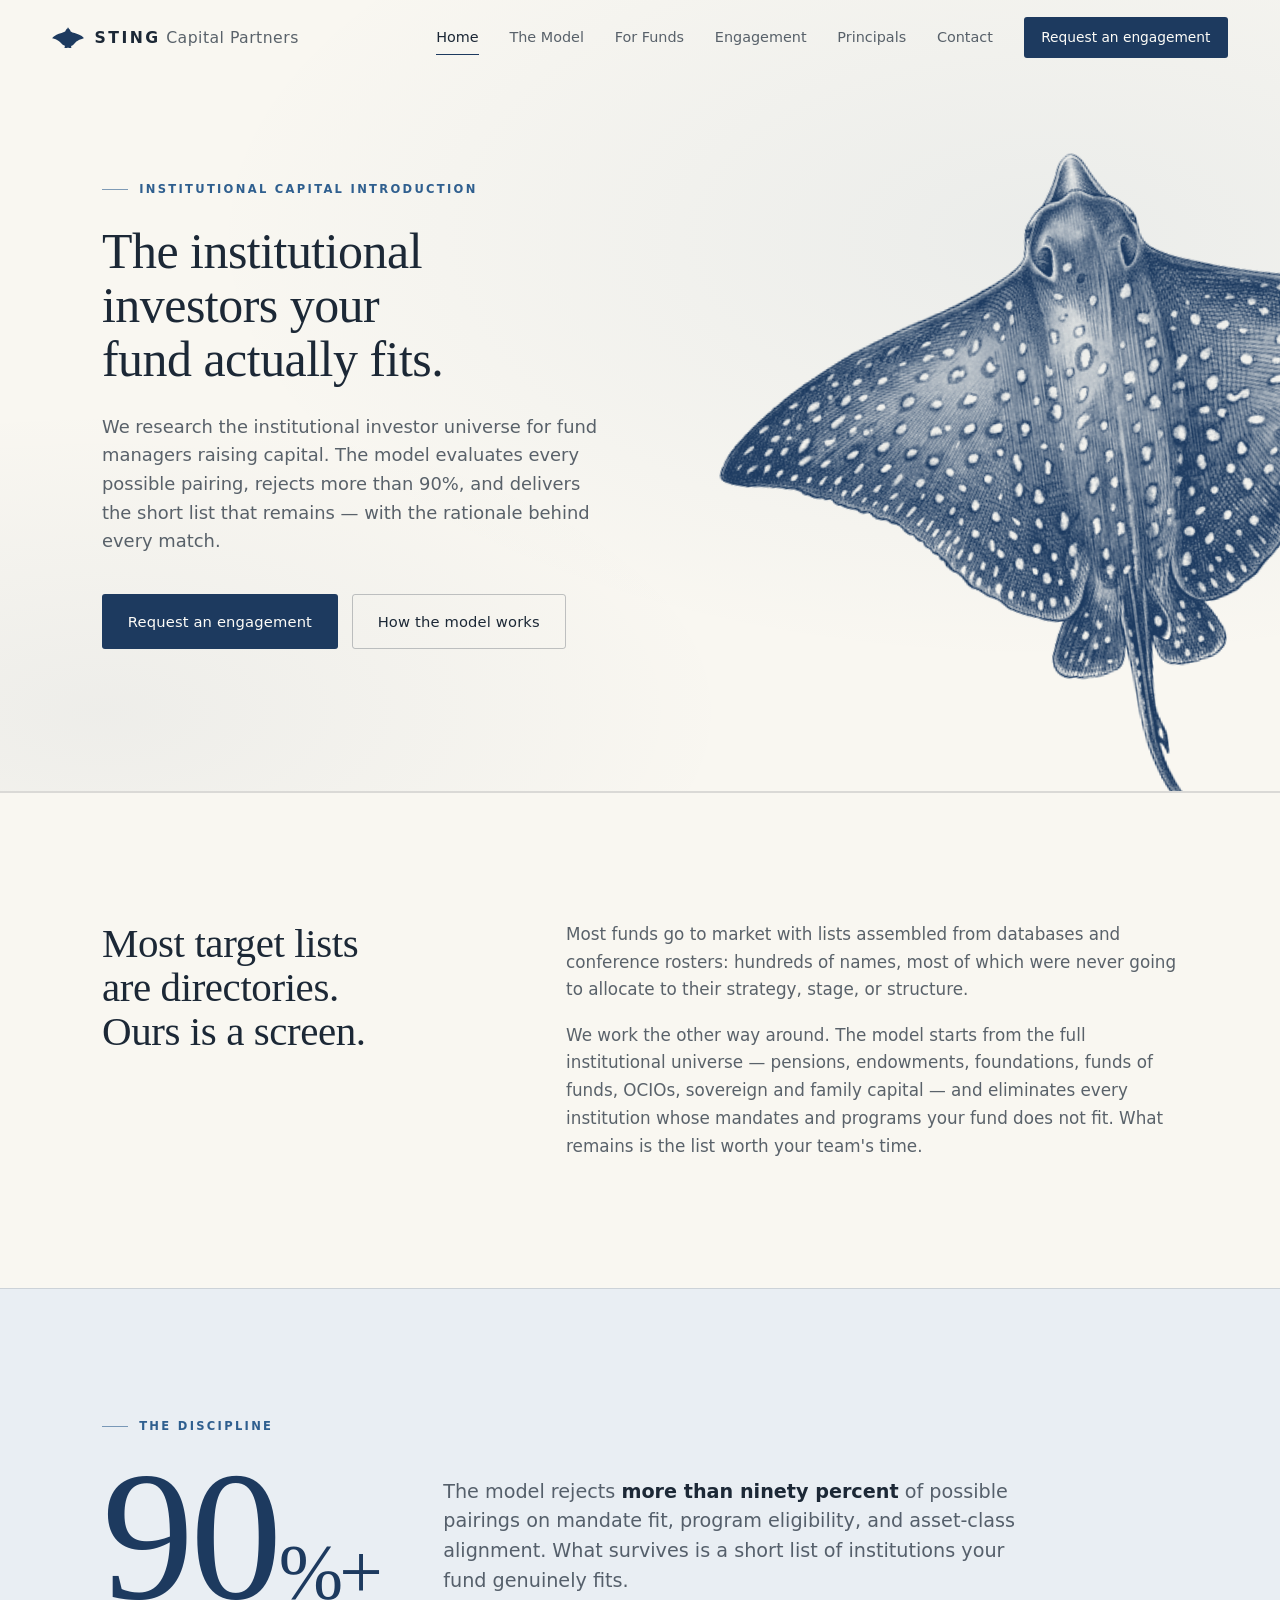
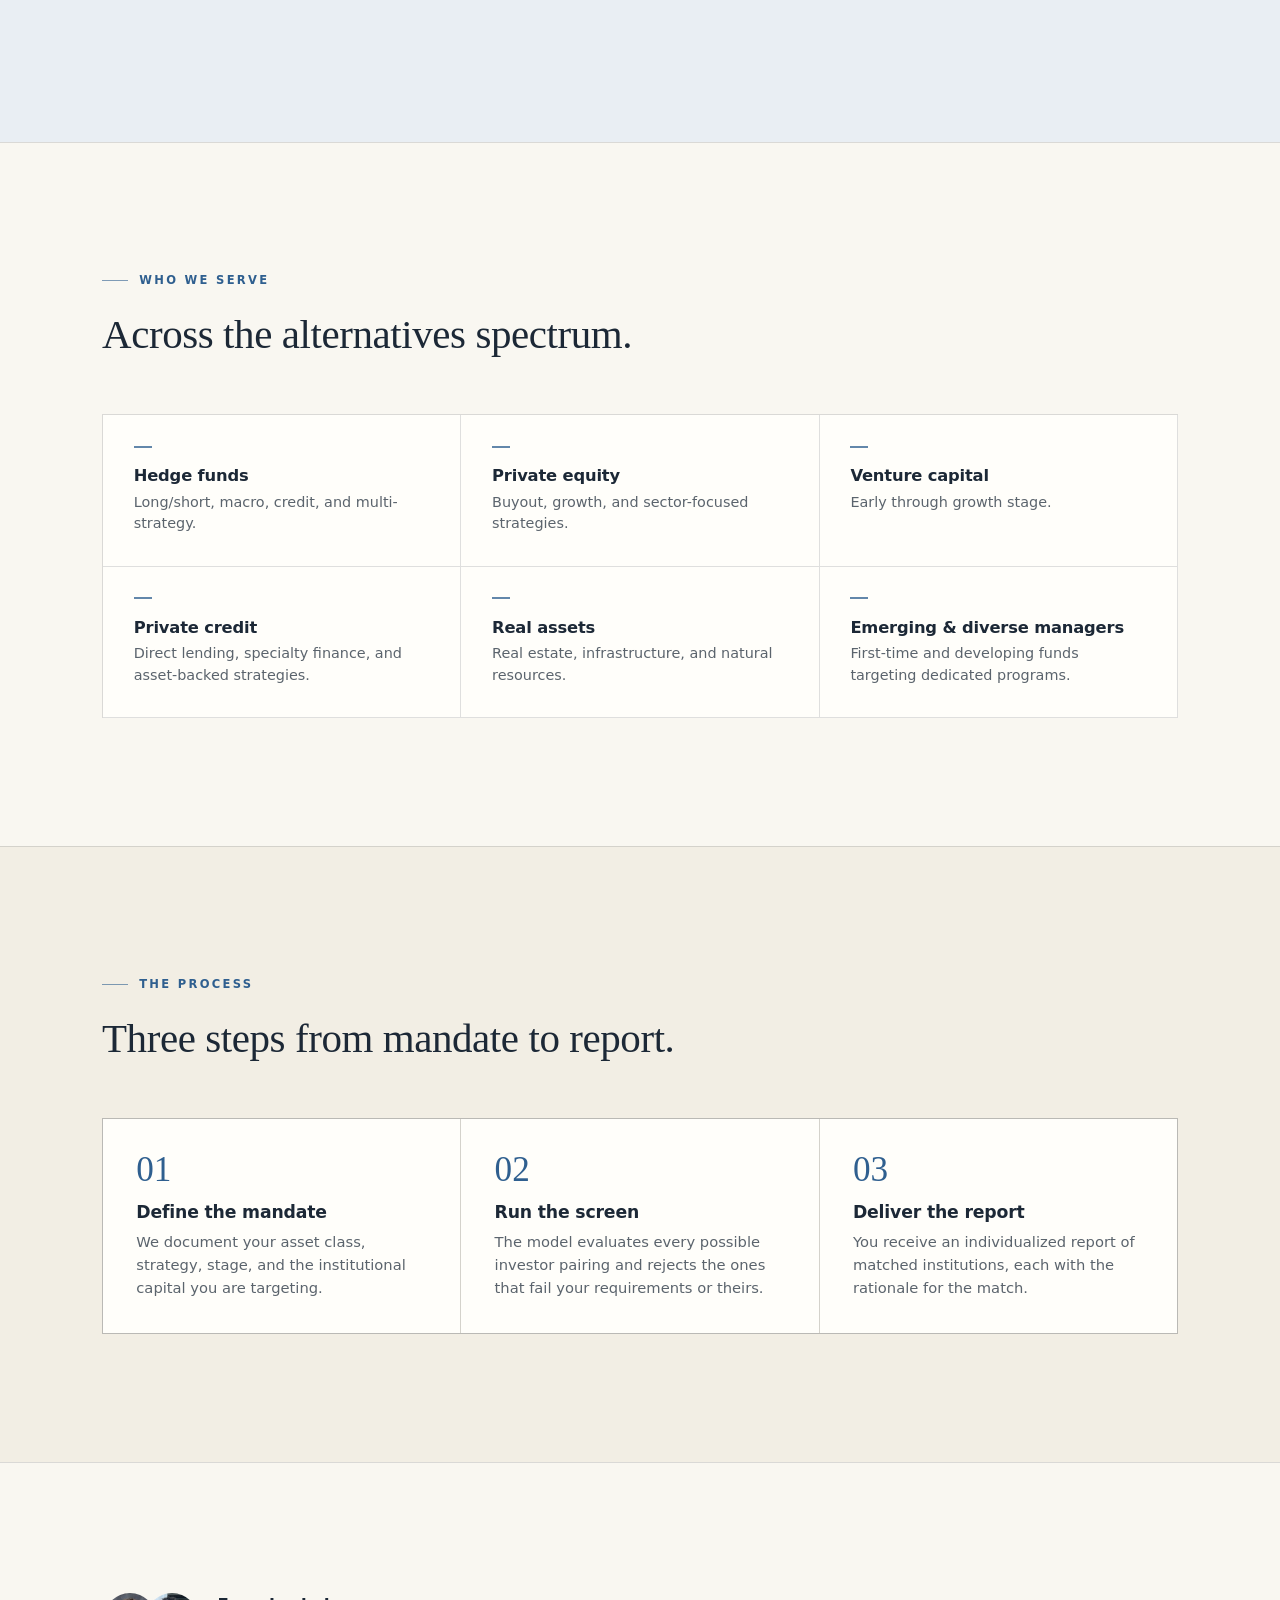
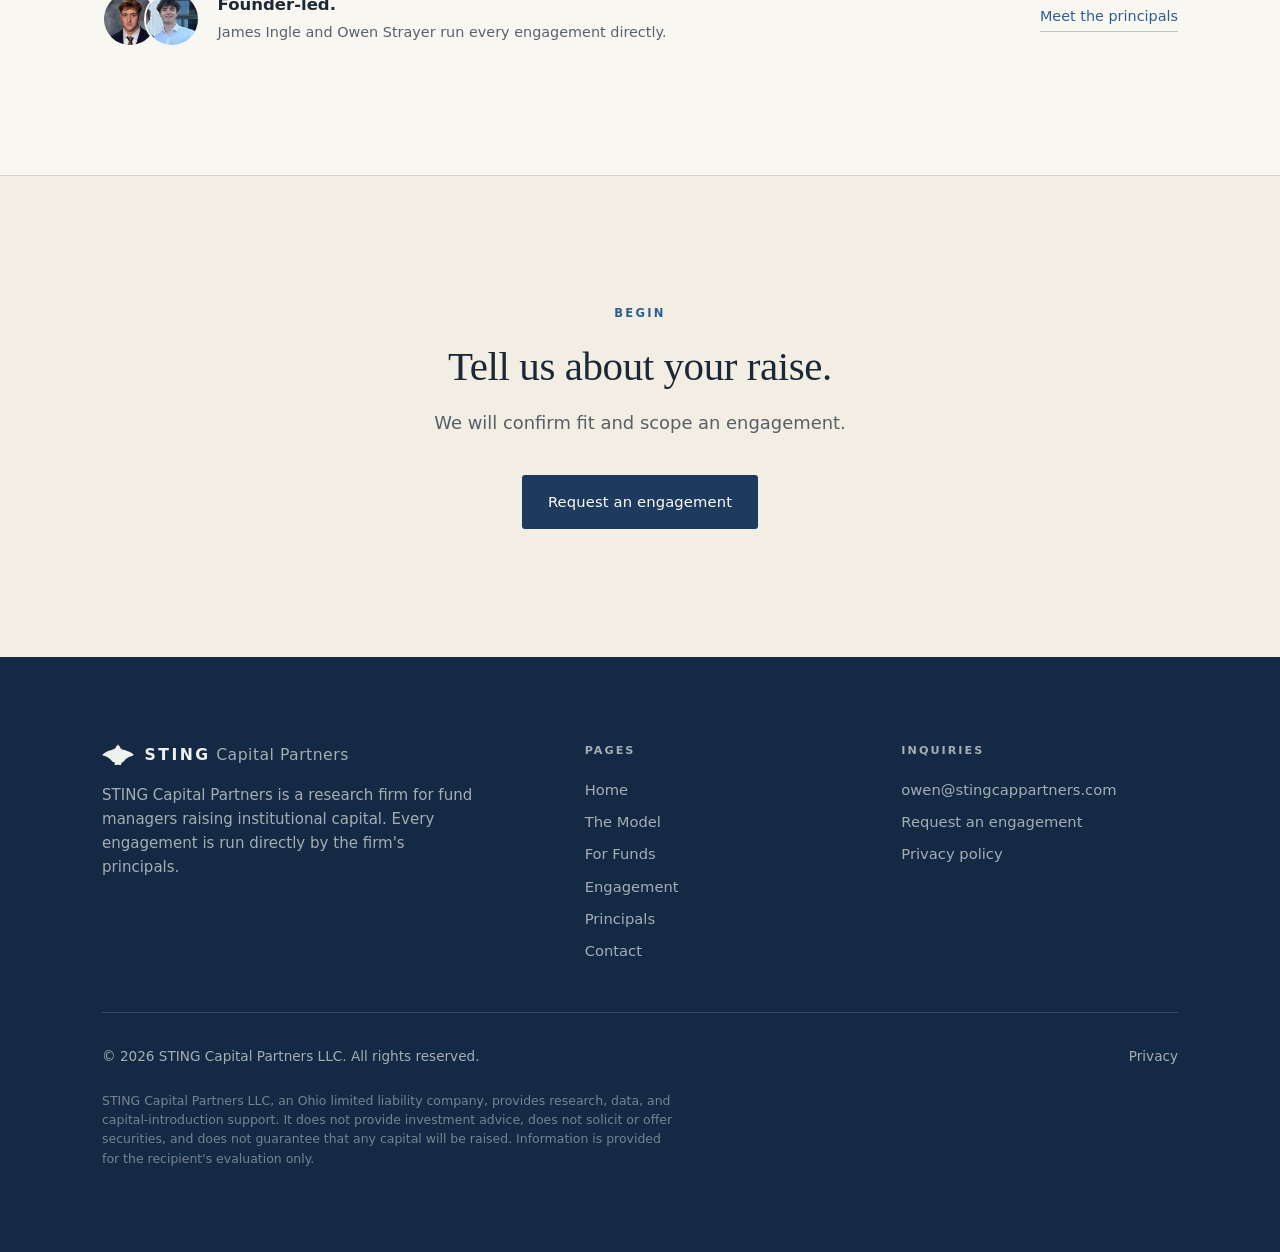
==== commit 418fc86e: "Complete site redesign: light institutional theme with eagle-ray brand mark Replaced the dark hornet" ====
--- a/index.html
+++ b/index.html
@@ -4,29 +4,30 @@
 <meta charset="UTF-8" />
 <meta name="viewport" content="width=device-width, initial-scale=1.0" />
 <title>STING Capital Partners | Institutional Capital Introduction</title>
-<meta name="description" content="STING Capital Partners connects investment funds with the institutional investors and programs built to back them, matched by a proprietary model that rejects more than 90% of possible pairings. Founder-led by principals from MIT and Boston College." />
+<meta name="description" content="STING Capital Partners is a research firm for fund managers raising institutional capital. Our model evaluates every possible fund-to-investor pairing, rejects more than 90%, and delivers a short, individualized report of the institutions your fund fits." />
 <meta http-equiv="Content-Security-Policy" content="default-src 'self'; script-src 'self'; style-src 'self' 'unsafe-inline' https://fonts.googleapis.com; font-src https://fonts.gstatic.com; img-src 'self' data:; connect-src https://api.web3forms.com; form-action https://api.web3forms.com; base-uri 'none'; object-src 'none'; frame-ancestors 'none'" />
 <meta name="referrer" content="strict-origin-when-cross-origin" />
-<meta name="theme-color" content="#0a0b0e" />
+<meta name="theme-color" content="#f9f7f1" />
 <link rel="canonical" href="https://stingcapitalpartners.com/" />
 <meta name="robots" content="index, follow, max-image-preview:large, max-snippet:-1" />
 <meta property="og:type" content="website" />
 <meta property="og:site_name" content="STING Capital Partners" />
 <meta property="og:title" content="STING Capital Partners — Institutional Capital Introduction" />
-<meta property="og:description" content="STING Capital Partners connects investment funds with the institutional investors and programs built to back them. Founder-led, from MIT and Boston College." />
+<meta property="og:description" content="A research firm for fund managers raising institutional capital. Every possible pairing evaluated; more than 90% rejected; one individualized report." />
 <meta property="og:url" content="https://stingcapitalpartners.com/" />
 <meta property="og:image" content="https://stingcapitalpartners.com/og-image.png" />
 <meta property="og:image:width" content="1200" />
 <meta property="og:image:height" content="630" />
 <meta name="twitter:card" content="summary_large_image" />
 <meta name="twitter:title" content="STING Capital Partners — Institutional Capital Introduction" />
-<meta name="twitter:description" content="Precision capital introduction, matching funds to the institutional investors and programs built to back them." />
+<meta name="twitter:description" content="A research firm for fund managers raising institutional capital. Every possible pairing evaluated; one individualized report." />
 <meta name="twitter:image" content="https://stingcapitalpartners.com/og-image.png" />
-<script type="application/ld+json">{"@context":"https://schema.org","@graph":[{"@type":"Organization","@id":"https://stingcapitalpartners.com/#organization","name":"STING Capital Partners","legalName":"STING Capital Partners LLC","alternateName":["STING Capital","STING Partners"],"url":"https://stingcapitalpartners.com/","logo":"https://stingcapitalpartners.com/og-image.png","image":"https://stingcapitalpartners.com/og-image.png","email":"owen@stingcappartners.com","description":"Precision capital introduction matching investment funds to the institutional investors and programs built to back them.","foundingDate":"2026","address":{"@type":"PostalAddress","addressRegion":"Ohio","addressCountry":"US"},"areaServed":"US","founder":[{"@type":"Person","name":"James Ingle","jobTitle":"Founding Partner","alumniOf":{"@type":"CollegeOrUniversity","name":"Massachusetts Institute of Technology"},"sameAs":"https://www.linkedin.com/in/james-ingle/"},{"@type":"Person","name":"Owen Strayer","jobTitle":"Founding Partner","alumniOf":{"@type":"CollegeOrUniversity","name":"Boston College"},"sameAs":"https://www.linkedin.com/in/owen-strayer-7284a6393/"}]},{"@type":"WebSite","@id":"https://stingcapitalpartners.com/#website","url":"https://stingcapitalpartners.com/","name":"STING Capital Partners","publisher":{"@id":"https://stingcapitalpartners.com/#organization"}}]}</script>
+<script type="application/ld+json">{"@context":"https://schema.org","@graph":[{"@type":"Organization","@id":"https://stingcapitalpartners.com/#organization","name":"STING Capital Partners","legalName":"STING Capital Partners LLC","url":"https://stingcapitalpartners.com/","logo":"https://stingcapitalpartners.com/og-image.png","image":"https://stingcapitalpartners.com/og-image.png","email":"owen@stingcappartners.com","description":"Research firm for fund managers raising institutional capital: individualized reports matching funds to the institutional investors and programs they fit.","foundingDate":"2026","address":{"@type":"PostalAddress","addressRegion":"Ohio","addressCountry":"US"},"areaServed":"US","founder":[{"@type":"Person","name":"James Ingle","jobTitle":"Founding Partner","alumniOf":{"@type":"CollegeOrUniversity","name":"Massachusetts Institute of Technology"},"sameAs":"https://www.linkedin.com/in/james-ingle/"},{"@type":"Person","name":"Owen Strayer","jobTitle":"Founding Partner","alumniOf":{"@type":"CollegeOrUniversity","name":"Boston College"},"sameAs":"https://www.linkedin.com/in/owen-strayer-7284a6393/"}]},{"@type":"WebSite","@id":"https://stingcapitalpartners.com/#website","url":"https://stingcapitalpartners.com/","name":"STING Capital Partners","publisher":{"@id":"https://stingcapitalpartners.com/#organization"}}]}</script>
 <link rel="icon" href="favicon.svg" type="image/svg+xml" />
+<link rel="preload" as="image" href="eagle-ray.webp" />
 <link rel="preconnect" href="https://fonts.googleapis.com" />
 <link rel="preconnect" href="https://fonts.gstatic.com" crossorigin />
-<link href="https://fonts.googleapis.com/css2?family=Newsreader:ital,opsz,wght@0,6..72,400..600;1,6..72,400..600&family=Space+Grotesk:wght@400;500;600&display=swap" rel="stylesheet" />
+<link href="https://fonts.googleapis.com/css2?family=Newsreader:opsz,wght@6..72,400..600&family=Inter:wght@400;500;600&display=swap" rel="stylesheet" />
 <link rel="stylesheet" href="styles.css" />
 </head>
 <body>
@@ -34,19 +35,8 @@
 <!-- ================= NAV ================= -->
 <header class="nav" id="nav">
   <a class="brand" href="index.html" aria-label="STING Capital Partners — home">
-    <svg viewBox="0 0 32 32" fill="none" stroke="currentColor" stroke-width="1.7" stroke-linecap="round" stroke-linejoin="round" aria-hidden="true">
-      <path d="M13.6 6.2 Q12.2 3.6 10.9 3" opacity="0.85"/>
-      <path d="M18.4 6.2 Q19.8 3.6 21.1 3" opacity="0.85"/>
-      <circle cx="10.7" cy="2.9" r="1" fill="currentColor" stroke="none"/>
-      <circle cx="21.3" cy="2.9" r="1" fill="currentColor" stroke="none"/>
-      <path d="M13.9 11.8 C9.2 10.4 5.2 11.8 3.9 14.6 C6.4 15.9 10.8 15.7 14 13.9" opacity="0.8"/>
-      <path d="M18.1 11.8 C22.8 10.4 26.8 11.8 28.1 14.6 C25.6 15.9 21.2 15.7 18 13.9" opacity="0.8"/>
-      <path d="M16 5.1 c2.4 0 3.6 1.8 3.6 3.5 c0 1.3 -0.7 2.2 -1.2 3 c1.2 1 1.9 2.5 1.9 4.2 c0 2.1 -0.8 3.9 -1.7 5.3 c-0.8 1.2 -1.6 3.1 -2.6 5.7 c-1 -2.6 -1.8 -4.5 -2.6 -5.7 c-0.9 -1.4 -1.7 -3.2 -1.7 -5.3 c0 -1.7 0.7 -3.2 1.9 -4.2 c-0.5 -0.8 -1.2 -1.7 -1.2 -3 c0 -1.7 1.2 -3.5 3.6 -3.5 z"/>
-      <path d="M13.3 15.2 H18.7" opacity="0.7"/>
-      <path d="M13.6 19 H18.4" opacity="0.7"/>
-      <path d="M16 26.4 l1.1 2.2 -1.1 1.1 -1.1 -1.1 z" fill="currentColor" stroke="none" opacity="0.9"/>
-    </svg>
-    <b><span class="bm">STING</span> Capital <span class="sub">Partners</span></b>
+    <svg viewBox="0 0 240 157" fill="currentColor" aria-hidden="true"><path d="M 116.3 4.9 C 116.6 6, 110.8 14.4, 107 18.6 C 104.5 21.3, 103 24.1, 102.5 26.7 C 101.3 34, 93.4 38.5, 71.8 44.5 C 43.3 52.4, 20.9 63.2, 8.7 74.8 C -0.4 83.5, 0.7 85.8, 14.8 88.5 C 19.4 89.4, 25.1 91.2, 27.7 92.5 C 30.2 93.9, 32.9 95, 33.6 95 C 34.3 95, 35 95.3, 35.2 95.8 C 35.4 96.2, 39.3 98.4, 44 100.8 C 53.5 105.6, 56.9 108.4, 65.3 118.5 C 74.3 129.3, 86.6 138.3, 95.3 140.4 L 98 141 96 145.1 C 94.7 147.6, 94 150.5, 94.2 152.8 L 94.5 156.5 104.2 156.8 L 113.8 157.1 114.8 154.3 L 115.8 151.5 115.9 154.3 C 116 156.7, 116.4 157, 119.5 157 C 122.8 157, 123.5 156.3, 123.1 153.3 C 122.8 150.9, 124.8 152, 125.4 154.5 C 126 156.9, 126.3 157, 134.4 157 C 146 157, 148.5 154.1, 143.9 145.6 C 142.8 143.5, 142 141.7, 142.2 141.6 C 142.4 141.5, 144.4 140.8, 146.8 140.1 C 154.6 137.9, 159.2 134.1, 175.7 116.2 C 182.2 109.2, 184 107.8, 190.6 104.6 C 192.3 103.8, 194.2 102.4, 195 101.6 C 195.7 100.7, 197 100, 197.9 100 C 198.9 100, 200.5 99.3, 201.6 98.5 C 205.5 95.4, 212.9 92.5, 228 87.9 C 239.3 84.5, 240.1 83, 233.7 76.2 C 222.5 64.4, 199.2 52.9, 169.3 44.4 C 144.2 37.3, 137 33, 137 25.3 C 137 23.6, 135.5 21.3, 132.5 18.3 C 130 15.9, 126.8 11.7, 125.5 8.9 C 122.2 2.5, 120.1 2.3, 120.8 8.5 C 121.2 12.6, 121.1 13, 119.1 13 C 117.4 13, 117 12.5, 117.4 11.3 C 119.1 5.6, 119.1 4.3, 117.6 4.3 C 116.8 4.3, 116.2 4.6, 116.3 4.9" fill-rule="evenodd"/></svg>
+    <b><span class="bm">STING</span> <span class="sub">Capital Partners</span></b>
   </a>
   <nav class="nav-links" id="navLinks" aria-label="Primary">
     <a data-page="index.html" href="index.html">Home</a>
@@ -67,98 +57,101 @@
 <!-- ================= HERO ================= -->
 <section class="hero">
   <div class="hero-glow" aria-hidden="true"></div>
-  <svg class="hero-hornet" viewBox="0 0 600 640" fill="none" aria-hidden="true">
-    <defs>
-      <linearGradient id="hgStroke" x1="300" y1="120" x2="300" y2="600" gradientUnits="userSpaceOnUse">
-        <stop offset="0" stop-color="#e6cb8e"/>
-        <stop offset="0.5" stop-color="#c8a35b"/>
-        <stop offset="1" stop-color="#8a6a2f"/>
-      </linearGradient>
-      <radialGradient id="hgGlow" cx="0.5" cy="0.46" r="0.55">
-        <stop offset="0" stop-color="#c8a35b" stop-opacity="0.55"/>
-        <stop offset="1" stop-color="#c8a35b" stop-opacity="0"/>
-      </radialGradient>
-    </defs>
-    <g transform="rotate(18 300 320)" stroke="url(#hgStroke)" fill="none" stroke-linecap="round" stroke-linejoin="round">
-      <!-- soft body glow -->
-      <ellipse cx="300" cy="382" rx="116" ry="200" fill="url(#hgGlow)" stroke="none"/>
+  <div class="wrap hero-inner">
+    <div class="hero-copy">
+      <p class="eyebrow reveal">Institutional Capital Introduction</p>
+      <h1 class="reveal d1">The institutional investors your fund actually fits.</h1>
+      <p class="lead reveal d2">We research the institutional investor universe for fund managers raising capital. The model evaluates every possible pairing, rejects more than 90%, and delivers the short list that remains — with the rationale behind every match.</p>
+      <div class="hero-actions reveal d3">
+        <a class="btn btn--solid" href="contact.html">Request an engagement</a>
+        <a class="btn btn--ghost" href="model.html">How the model works</a>
+      </div>
+    </div>
+  </div>
+  <figure class="hero-fig" aria-hidden="true">
+    <img src="eagle-ray.webp" width="544" height="492" alt="" />
+  </figure>
+</section>
 
-      <!-- antennae with clubbed tips -->
-      <g stroke-width="2" opacity="0.85">
-        <path d="M291 150 C274 118 254 104 234 95"/>
-        <path d="M309 150 C326 118 346 104 366 95"/>
-        <circle cx="232" cy="93" r="3.6" fill="url(#hgStroke)" stroke="none"/>
-        <circle cx="368" cy="93" r="3.6" fill="url(#hgStroke)" stroke="none"/>
-      </g>
+<!-- ================= THESIS ================= -->
+<section class="section">
+  <div class="wrap split reveal">
+    <h2>Most target lists are directories. Ours is a screen.</h2>
+    <div class="split-body">
+      <p>Most funds go to market with lists assembled from databases and conference rosters: hundreds of names, most of which were never going to allocate to their strategy, stage, or structure.</p>
+      <p>We work the other way around. The model starts from the full institutional universe — pensions, endowments, foundations, funds of funds, OCIOs, sovereign and family capital — and eliminates every institution whose mandates and programs your fund does not fit. What remains is the list worth your team's time.</p>
+    </div>
+  </div>
+</section>
 
-      <!-- wings: forewing + hindwing, both sides, lightly veined -->
-      <g class="hornet-wing" opacity="0.52">
-        <path d="M282 206 C196 150 100 150 52 196 C94 232 192 244 278 250" stroke-width="1.7"/>
-        <path d="M248 198 C186 206 118 212 72 206" stroke-width="1.05" opacity="0.8"/>
-        <path d="M260 216 C196 228 130 234 84 230" stroke-width="1.05" opacity="0.7"/>
-        <path d="M288 256 C228 250 168 270 148 306 C190 322 250 300 290 286" stroke-width="1.5" opacity="0.92"/>
-        <path d="M270 268 C226 278 186 290 154 304" stroke-width="1" opacity="0.7"/>
-      </g>
-      <g class="hornet-wing" opacity="0.52">
-        <path d="M318 206 C404 150 500 150 548 196 C506 232 408 244 322 250" stroke-width="1.7"/>
-        <path d="M352 198 C414 206 482 212 528 206" stroke-width="1.05" opacity="0.8"/>
-        <path d="M340 216 C404 228 470 234 516 230" stroke-width="1.05" opacity="0.7"/>
-        <path d="M312 256 C372 250 432 270 452 306 C410 322 350 300 310 286" stroke-width="1.5" opacity="0.92"/>
-        <path d="M330 268 C374 278 414 290 446 304" stroke-width="1" opacity="0.7"/>
-      </g>
+<!-- ================= REJECTION STAT ================= -->
+<section class="section section--wash">
+  <div class="wrap">
+    <p class="eyebrow reveal">The discipline</p>
+    <div class="stat-row reveal d1">
+      <p class="stat-num">90<span>%+</span></p>
+      <p class="stat-copy">The model rejects <b>more than ninety percent</b> of possible pairings on mandate fit, program eligibility, and asset-class alignment. What survives is a short list of institutions your fund genuinely fits.</p>
+    </div>
+  </div>
+</section>
 
-      <!-- jointed legs -->
-      <g stroke-width="1.35" opacity="0.5">
-        <path d="M284 240 C248 250 234 266 234 290 C234 304 226 316 214 324"/>
-        <path d="M282 254 C240 270 224 290 224 316 C224 332 216 346 202 356"/>
-        <path d="M284 266 C244 290 230 316 230 346 C230 364 222 380 208 396"/>
-        <path d="M316 240 C352 250 366 266 366 290 C366 304 374 316 386 324"/>
-        <path d="M318 254 C360 270 376 290 376 316 C376 332 384 346 398 356"/>
-        <path d="M316 266 C356 290 370 316 370 346 C370 364 378 380 392 396"/>
-      </g>
+<!-- ================= WHO WE SERVE ================= -->
+<section class="section">
+  <div class="wrap">
+    <div class="sec-head reveal">
+      <p class="eyebrow">Who we serve</p>
+      <h2>Across the alternatives spectrum.</h2>
+    </div>
+    <div class="serve-grid reveal d1">
+      <div class="serve"><span class="tick"></span><h3>Hedge funds</h3><p>Long/short, macro, credit, and multi-strategy.</p></div>
+      <div class="serve"><span class="tick"></span><h3>Private equity</h3><p>Buyout, growth, and sector-focused strategies.</p></div>
+      <div class="serve"><span class="tick"></span><h3>Venture capital</h3><p>Early through growth stage.</p></div>
+      <div class="serve"><span class="tick"></span><h3>Private credit</h3><p>Direct lending, specialty finance, and asset-backed strategies.</p></div>
+      <div class="serve"><span class="tick"></span><h3>Real assets</h3><p>Real estate, infrastructure, and natural resources.</p></div>
+      <div class="serve"><span class="tick"></span><h3>Emerging &amp; diverse managers</h3><p>First-time and developing funds targeting dedicated programs.</p></div>
+    </div>
+  </div>
+</section>
 
-      <!-- head / eyes -->
-      <path d="M300 146 c14 0 23 9 23 19 c0 7 -4 12 -9 16 l-28 0 c-5 -4 -9 -9 -9 -16 c0 -10 9 -19 23 -19 z" stroke-width="2.4"/>
-      <g stroke-width="1.4" opacity="0.5">
-        <path d="M290 160 q-3 6 1 12"/>
-        <path d="M310 160 q3 6 -1 12"/>
-      </g>
+<!-- ================= PROCESS ================= -->
+<section class="section section--alt">
+  <div class="wrap">
+    <div class="sec-head reveal">
+      <p class="eyebrow">The process</p>
+      <h2>Three steps from mandate to report.</h2>
+    </div>
+    <div class="steps reveal d1">
+      <div class="step"><span class="num">01</span><h3>Define the mandate</h3><p>We document your asset class, strategy, stage, and the institutional capital you are targeting.</p></div>
+      <div class="step"><span class="num">02</span><h3>Run the screen</h3><p>The model evaluates every possible investor pairing and rejects the ones that fail your requirements or theirs.</p></div>
+      <div class="step"><span class="num">03</span><h3>Deliver the report</h3><p>You receive an individualized report of matched institutions, each with the rationale for the match.</p></div>
+    </div>
+  </div>
+</section>
 
-      <!-- thorax + collar -->
-      <path d="M300 184 c23 0 39 16 39 35 c0 16 -10 28 -23 33 l-32 0 c-13 -5 -23 -17 -23 -33 c0 -19 16 -35 39 -35 z" stroke-width="2.4"/>
-      <path d="M278 194 Q300 202 322 194" stroke-width="1.4" opacity="0.5"/>
+<!-- ================= PRINCIPALS BAND ================= -->
+<section class="section">
+  <div class="wrap pband-row reveal">
+    <div class="pband-people">
+      <div class="pband-faces">
+        <img src="james-ingle.jpg" alt="James Ingle" width="56" height="56" />
+        <img src="owen-strayer.jpg" alt="Owen Strayer" width="56" height="56" />
+      </div>
+      <div class="pband-copy">
+        <b>Founder-led.</b>
+        <span>James Ingle and Owen Strayer run every engagement directly.</span>
+      </div>
+    </div>
+    <a class="txt-link" href="principals.html">Meet the principals</a>
+  </div>
+</section>
 
-      <!-- wasp waist (petiole) -->
-      <g stroke-width="1.8">
-        <path d="M286 250 C281 258 281 266 289 273"/>
-        <path d="M314 250 C319 258 319 266 311 273"/>
-      </g>
-
-      <!-- abdomen -->
-      <path d="M300 270 C340 274 368 312 368 360 C368 420 338 502 300 558 C262 502 232 420 232 360 C232 312 260 274 300 270 Z" stroke-width="2.4"/>
-      <!-- segment bands -->
-      <g stroke-width="1.6" opacity="0.78">
-        <path d="M252 330 Q300 350 348 330"/>
-        <path d="M243 372 Q300 396 357 372"/>
-        <path d="M248 414 Q300 436 352 414"/>
-        <path d="M260 456 Q300 476 340 456"/>
-        <path d="M278 496 Q300 508 322 496"/>
-      </g>
-      <!-- dorsal highlight -->
-      <path d="M300 288 C306 322 306 362 300 400" stroke-width="1.3" opacity="0.3"/>
-
-      <!-- sharp stinger -->
-      <path d="M294 556 L300 596 L306 556 Z" fill="url(#hgStroke)" stroke="none"/>
-    </g>
-  </svg>
-  <div class="wrap hero-inner">
-    <p class="eyebrow has-dot reveal"><span class="dot" aria-hidden="true"></span><span>Institutional Capital Introduction</span></p>
-    <h1 class="hero-brand reveal d1" aria-label="STING Capital Partners"><span class="hb-mark">STING</span> <span class="hb-sub">Capital Partners</span></h1>
-    <p class="lead reveal d2">We provide investment funds with the institutional investors and programs actually built to back them, matched by a proprietary model.</p>
-    <div class="hero-actions reveal d3">
-      <a class="btn btn--solid" href="contact.html">Request an engagement <span class="ar">→</span></a>
-      <a class="btn btn--ghost" href="model.html">How the model works</a>
-    </div>
+<!-- ================= CLOSING CTA ================= -->
+<section class="section section--alt cta-band">
+  <div class="wrap reveal">
+    <p class="eyebrow">Begin</p>
+    <h2>Tell us about your raise.</h2>
+    <p class="lead">We will confirm fit and scope an engagement.</p>
+    <a class="btn btn--solid" href="contact.html">Request an engagement</a>
   </div>
 </section>
 
@@ -170,21 +163,10 @@
     <div class="footer-top">
       <div>
         <div class="brand">
-          <svg viewBox="0 0 32 32" fill="none" stroke="currentColor" stroke-width="1.7" stroke-linecap="round" stroke-linejoin="round" aria-hidden="true">
-            <path d="M13.6 6.2 Q12.2 3.6 10.9 3" opacity="0.85"/>
-            <path d="M18.4 6.2 Q19.8 3.6 21.1 3" opacity="0.85"/>
-            <circle cx="10.7" cy="2.9" r="1" fill="currentColor" stroke="none"/>
-            <circle cx="21.3" cy="2.9" r="1" fill="currentColor" stroke="none"/>
-            <path d="M13.9 11.8 C9.2 10.4 5.2 11.8 3.9 14.6 C6.4 15.9 10.8 15.7 14 13.9" opacity="0.8"/>
-            <path d="M18.1 11.8 C22.8 10.4 26.8 11.8 28.1 14.6 C25.6 15.9 21.2 15.7 18 13.9" opacity="0.8"/>
-            <path d="M16 5.1 c2.4 0 3.6 1.8 3.6 3.5 c0 1.3 -0.7 2.2 -1.2 3 c1.2 1 1.9 2.5 1.9 4.2 c0 2.1 -0.8 3.9 -1.7 5.3 c-0.8 1.2 -1.6 3.1 -2.6 5.7 c-1 -2.6 -1.8 -4.5 -2.6 -5.7 c-0.9 -1.4 -1.7 -3.2 -1.7 -5.3 c0 -1.7 0.7 -3.2 1.9 -4.2 c-0.5 -0.8 -1.2 -1.7 -1.2 -3 c0 -1.7 1.2 -3.5 3.6 -3.5 z"/>
-            <path d="M13.3 15.2 H18.7" opacity="0.7"/>
-            <path d="M13.6 19 H18.4" opacity="0.7"/>
-            <path d="M16 26.4 l1.1 2.2 -1.1 1.1 -1.1 -1.1 z" fill="currentColor" stroke="none" opacity="0.9"/>
-          </svg>
-          <b><span class="bm">STING</span> Capital <span class="sub">Partners</span></b>
+          <svg viewBox="0 0 240 157" fill="currentColor" aria-hidden="true"><path d="M 116.3 4.9 C 116.6 6, 110.8 14.4, 107 18.6 C 104.5 21.3, 103 24.1, 102.5 26.7 C 101.3 34, 93.4 38.5, 71.8 44.5 C 43.3 52.4, 20.9 63.2, 8.7 74.8 C -0.4 83.5, 0.7 85.8, 14.8 88.5 C 19.4 89.4, 25.1 91.2, 27.7 92.5 C 30.2 93.9, 32.9 95, 33.6 95 C 34.3 95, 35 95.3, 35.2 95.8 C 35.4 96.2, 39.3 98.4, 44 100.8 C 53.5 105.6, 56.9 108.4, 65.3 118.5 C 74.3 129.3, 86.6 138.3, 95.3 140.4 L 98 141 96 145.1 C 94.7 147.6, 94 150.5, 94.2 152.8 L 94.5 156.5 104.2 156.8 L 113.8 157.1 114.8 154.3 L 115.8 151.5 115.9 154.3 C 116 156.7, 116.4 157, 119.5 157 C 122.8 157, 123.5 156.3, 123.1 153.3 C 122.8 150.9, 124.8 152, 125.4 154.5 C 126 156.9, 126.3 157, 134.4 157 C 146 157, 148.5 154.1, 143.9 145.6 C 142.8 143.5, 142 141.7, 142.2 141.6 C 142.4 141.5, 144.4 140.8, 146.8 140.1 C 154.6 137.9, 159.2 134.1, 175.7 116.2 C 182.2 109.2, 184 107.8, 190.6 104.6 C 192.3 103.8, 194.2 102.4, 195 101.6 C 195.7 100.7, 197 100, 197.9 100 C 198.9 100, 200.5 99.3, 201.6 98.5 C 205.5 95.4, 212.9 92.5, 228 87.9 C 239.3 84.5, 240.1 83, 233.7 76.2 C 222.5 64.4, 199.2 52.9, 169.3 44.4 C 144.2 37.3, 137 33, 137 25.3 C 137 23.6, 135.5 21.3, 132.5 18.3 C 130 15.9, 126.8 11.7, 125.5 8.9 C 122.2 2.5, 120.1 2.3, 120.8 8.5 C 121.2 12.6, 121.1 13, 119.1 13 C 117.4 13, 117 12.5, 117.4 11.3 C 119.1 5.6, 119.1 4.3, 117.6 4.3 C 116.8 4.3, 116.2 4.6, 116.3 4.9" fill-rule="evenodd"/></svg>
+          <b><span class="bm">STING</span> <span class="sub">Capital Partners</span></b>
         </div>
-        <p class="footer-blurb">Precision capital introduction. We match funds to the institutional investors and programs built to back them. Founder-led, from MIT and Boston College.</p>
+        <p class="footer-blurb">STING Capital Partners is a research firm for fund managers raising institutional capital. Every engagement is run directly by the firm's principals.</p>
       </div>
       <div class="footer-col">
         <h4>Pages</h4>
@@ -197,14 +179,14 @@
       </div>
       <div class="footer-col">
         <h4>Inquiries</h4>
-        <!-- contact email -->
         <a href="mailto:owen@stingcappartners.com">owen@stingcappartners.com</a>
         <a href="contact.html">Request an engagement</a>
+        <a href="privacy.html">Privacy policy</a>
       </div>
     </div>
     <div class="footer-bot">
       <span class="copy">© <span id="year">2026</span> STING Capital Partners LLC. All rights reserved.</span>
-      <span class="copy">By inquiry only.</span>
+      <a class="copy" href="privacy.html">Privacy</a>
     </div>
     <p class="disclaimer">STING Capital Partners LLC, an Ohio limited liability company, provides research, data, and capital-introduction support. It does not provide investment advice, does not solicit or offer securities, and does not guarantee that any capital will be raised. Information is provided for the recipient's evaluation only.</p>
   </div>
--- a/styles.css
+++ b/styles.css
@@ -1,27 +1,33 @@
 /* =========================================================================
    STING Capital Partners — shared design system
-   Dark, restrained, institutional. Amber-gold rationed to accents only.
-   Facelift: layered depth, gold gradients, fine grain, quiet motion.
+   Light, restrained, institutional. Warm cream paper, deep navy ink,
+   a single blue accent. Minimal motion.
    ========================================================================= */
 
 :root {
   /* palette */
-  --ink:        #0a0b0e;
-  --ink-2:      #101218;
-  --ink-3:      #161922;
-  --ink-4:      #1c2029;
-  --bone:       #ece7dc;
-  --bone-dim:   rgba(236, 231, 220, 0.64);
-  --bone-faint: rgba(236, 231, 220, 0.48);
-  --amber:      #c8a35b;
-  --amber-lit:  #e6cb8e;
-  --amber-deep: #9c7733;
-  --line:       rgba(236, 231, 220, 0.12);
-  --line-2:     rgba(236, 231, 220, 0.20);
-  --gold-grad:  linear-gradient(135deg, var(--amber-lit), var(--amber) 55%, var(--amber-deep));
+  --paper:     #f9f7f1;
+  --paper-2:   #f2eee4;
+  --card:      #fffefa;
+  --wash:      #e9eef3;
+  --ink:       #1c2836;
+  --ink-dim:   rgba(28, 40, 54, 0.72);
+  --ink-faint: rgba(28, 40, 54, 0.52);
+  --navy:      #1d3a5f;
+  --navy-deep: #152c49;
+  --blue:      #2f5f8f;
+  --line:      rgba(28, 40, 54, 0.14);
+  --line-2:    rgba(28, 40, 54, 0.26);
+
+  /* footer (dark band) */
+  --f-ink:     #142a44;
+  --f-bone:    #eef1ee;
+  --f-dim:     rgba(238, 241, 238, 0.66);
+  --f-faint:   rgba(238, 241, 238, 0.45);
+  --f-line:    rgba(238, 241, 238, 0.16);
 
   /* type */
-  --sans: "Space Grotesk", system-ui, -apple-system, Segoe UI, sans-serif;
+  --sans:  "Inter", system-ui, -apple-system, "Segoe UI", sans-serif;
   --serif: "Newsreader", Georgia, "Times New Roman", serif;
 
   /* metrics */
@@ -36,69 +42,41 @@
 
 body {
   margin: 0;
-  background: var(--ink);
-  color: var(--bone);
+  background: var(--paper);
+  color: var(--ink);
   font-family: var(--sans);
   font-weight: 400;
-  font-size: 17px;
+  font-size: 16.5px;
   line-height: 1.6;
-  letter-spacing: 0.005em;
   -webkit-font-smoothing: antialiased;
   text-rendering: optimizeLegibility;
   overflow-x: hidden;
 }
 
-/* fine film grain over the whole page — adds depth without noise in text */
-body::after {
-  content: "";
-  position: fixed;
-  inset: 0;
-  z-index: 200;
-  pointer-events: none;
-  opacity: 0.04;
-  mix-blend-mode: soft-light;
-  background-image: url("data:image/svg+xml,%3Csvg xmlns='http://www.w3.org/2000/svg' width='180' height='180'%3E%3Cfilter id='n'%3E%3CfeTurbulence type='fractalNoise' baseFrequency='0.82' numOctaves='2' stitchTiles='stitch'/%3E%3C/filter%3E%3Crect width='100%25' height='100%25' filter='url(%23n)'/%3E%3C/svg%3E");
-}
-
-::selection { background: rgba(200, 163, 91, 0.28); color: var(--bone); }
+::selection { background: rgba(47, 95, 143, 0.18); color: var(--ink); }
 
 /* ---- type ---- */
 h1, h2, h3 {
-  font-family: var(--sans);
+  font-family: var(--serif);
   font-weight: 500;
-  line-height: 1.05;
-  letter-spacing: -0.02em;
+  line-height: 1.08;
+  letter-spacing: -0.01em;
   margin: 0;
+  color: var(--ink);
   text-wrap: balance;
 }
-h2 { font-size: clamp(1.9rem, 3.6vw, 3rem); }
-h3 { font-size: 1.15rem; letter-spacing: -0.01em; }
+h2 { font-size: clamp(1.8rem, 3.2vw, 2.7rem); }
+h3 { font-family: var(--sans); font-weight: 600; font-size: 1.08rem; letter-spacing: -0.01em; }
 p  { margin: 0; }
-
-em.it, .serif {
-  font-family: var(--serif);
-  font-style: italic;
-  font-weight: 400;
-  color: var(--amber);
-  letter-spacing: 0;
-}
-/* gold-gradient ink on the editorial accent words */
-em.it {
-  background: linear-gradient(100deg, var(--amber-lit), var(--amber) 70%, var(--amber-deep));
-  -webkit-background-clip: text;
-  background-clip: text;
-  -webkit-text-fill-color: transparent;
-  color: transparent;
-}
 
 a { color: inherit; text-decoration: none; }
 
 .eyebrow {
   font-size: 0.72rem;
-  font-weight: 500;
-  letter-spacing: 0.22em;
+  font-weight: 600;
+  letter-spacing: 0.2em;
   text-transform: uppercase;
-  color: var(--amber);
+  color: var(--blue);
   margin: 0 0 1.4rem;
   display: flex;
   align-items: center;
@@ -108,16 +86,15 @@
   content: "";
   width: 26px;
   height: 1px;
-  background: linear-gradient(90deg, var(--amber), transparent);
-  opacity: 0.85;
-}
-.eyebrow.has-dot::before { display: none; }
+  background: var(--blue);
+  opacity: 0.6;
+}
 
 .lead {
-  color: var(--bone-dim);
-  font-size: clamp(1.05rem, 1.5vw, 1.28rem);
-  line-height: 1.55;
-  max-width: 50ch;
+  color: var(--ink-dim);
+  font-size: clamp(1.05rem, 1.4vw, 1.22rem);
+  line-height: 1.6;
+  max-width: 52ch;
 }
 
 /* ---- layout ---- */
@@ -130,28 +107,14 @@
 
 .section {
   position: relative;
-  padding-block: clamp(72px, 11vw, 144px);
+  padding-block: clamp(68px, 10vw, 128px);
   border-top: 1px solid var(--line);
 }
-.section--ink2 { background: var(--ink-2); }
-.section--flush { border-top: 0; }
-/* hairline gold tick centered on every section seam */
-.section::before {
-  content: "";
-  position: absolute;
-  top: -1px;
-  left: 0;
-  width: 64px;
-  height: 1px;
-  background: linear-gradient(90deg, var(--amber), transparent);
-  opacity: 0.5;
-}
-
-.measure { max-width: 62ch; }
+.section--alt  { background: var(--paper-2); }
+.section--wash { background: var(--wash); }
 
 /* ---- buttons ---- */
 .btn {
-  position: relative;
   display: inline-flex;
   align-items: center;
   gap: 0.6em;
@@ -159,43 +122,17 @@
   font-size: 0.92rem;
   font-weight: 500;
   letter-spacing: 0.01em;
-  padding: 0.95rem 1.6rem;
+  padding: 0.9rem 1.55rem;
   border-radius: 3px;
   border: 1px solid transparent;
   cursor: pointer;
-  overflow: hidden;
-  transition: background 0.25s var(--ease), color 0.25s var(--ease),
-              border-color 0.25s var(--ease), transform 0.25s var(--ease),
-              box-shadow 0.25s var(--ease);
-}
-.btn .ar { transition: transform 0.25s var(--ease); position: relative; z-index: 1; }
-.btn:hover .ar { transform: translateX(4px); }
-
-.btn--solid {
-  background: var(--gold-grad);
-  color: #1a1407;
-  border-color: transparent;
-  box-shadow: 0 1px 0 rgba(255, 245, 220, 0.35) inset,
-              0 10px 30px -12px rgba(200, 163, 91, 0.55);
-}
-.btn--solid > * { position: relative; z-index: 1; }
-.btn--solid::after {
-  content: "";
-  position: absolute;
-  inset: 0;
-  background: linear-gradient(120deg, transparent 25%, rgba(255, 255, 255, 0.5) 50%, transparent 75%);
-  transform: translateX(-130%);
-  transition: transform 0.7s var(--ease);
-}
-.btn--solid:hover {
-  transform: translateY(-1px);
-  box-shadow: 0 1px 0 rgba(255, 245, 220, 0.45) inset,
-              0 16px 38px -14px rgba(200, 163, 91, 0.7);
-}
-.btn--solid:hover::after { transform: translateX(130%); }
-
-.btn--ghost { background: transparent; color: var(--bone); border-color: var(--line-2); }
-.btn--ghost:hover { border-color: var(--amber); color: var(--amber-lit); }
+  transition: background 0.2s var(--ease), color 0.2s var(--ease),
+              border-color 0.2s var(--ease);
+}
+.btn--solid { background: var(--navy); color: #fdfcf8; }
+.btn--solid:hover { background: var(--navy-deep); }
+.btn--ghost { background: transparent; color: var(--ink); border-color: var(--line-2); }
+.btn--ghost:hover { border-color: var(--navy); color: var(--navy); }
 
 /* ---- nav ---- */
 .nav {
@@ -207,48 +144,36 @@
   align-items: center;
   justify-content: space-between;
   padding-inline: clamp(20px, 5vw, 52px);
-  transition: background 0.4s var(--ease), border-color 0.4s var(--ease),
-              backdrop-filter 0.4s var(--ease);
+  transition: background 0.3s var(--ease), border-color 0.3s var(--ease);
   border-bottom: 1px solid transparent;
 }
 .nav.solid {
-  background: rgba(10, 11, 14, 0.78);
-  backdrop-filter: blur(16px) saturate(125%);
-  -webkit-backdrop-filter: blur(16px) saturate(125%);
+  background: rgba(249, 247, 241, 0.88);
+  backdrop-filter: blur(12px);
+  -webkit-backdrop-filter: blur(12px);
   border-bottom-color: var(--line);
 }
-/* thin gold gradient hairline under the solid nav */
-.nav.solid::after {
-  content: "";
-  position: absolute;
-  left: 0;
-  right: 0;
-  bottom: -1px;
-  height: 1px;
-  background: linear-gradient(90deg, transparent, rgba(200, 163, 91, 0.55), transparent);
-}
 
 .brand { display: inline-flex; align-items: center; gap: 0.65rem; }
-.brand svg { width: 27px; height: 27px; color: var(--amber); flex: none; transition: transform 0.4s var(--ease); }
-.brand:hover svg { transform: rotate(-8deg); }
+.brand svg { width: 32px; height: 21px; color: var(--navy); flex: none; }
 .brand b {
   font-weight: 500;
   font-size: 0.98rem;
   letter-spacing: 0.03em;
   white-space: nowrap;
-}
-.brand .bm { font-weight: 600; letter-spacing: 0.18em; color: var(--bone); }
-.brand .sub { color: var(--bone-dim); }
+  color: var(--ink);
+}
+.brand .bm { font-weight: 650; letter-spacing: 0.16em; }
+.brand .sub { color: var(--ink-dim); }
 
 .nav-links { display: flex; align-items: center; gap: clamp(1rem, 2.4vw, 2.1rem); }
 .nav-links a[data-page] {
   position: relative;
   font-size: 0.9rem;
-  color: var(--bone-dim);
-  letter-spacing: 0.01em;
+  color: var(--ink-dim);
   transition: color 0.2s var(--ease);
 }
-.nav-links a[data-page]:hover { color: var(--bone); }
+.nav-links a[data-page]:hover { color: var(--ink); }
 .nav-links a[data-page]::after {
   content: "";
   position: absolute;
@@ -256,24 +181,23 @@
   right: 100%;
   bottom: -6px;
   height: 1px;
-  background: var(--amber);
-  transition: right 0.28s var(--ease);
+  background: var(--navy);
+  transition: right 0.24s var(--ease);
 }
 .nav-links a[data-page]:hover::after { right: 0; }
-.nav-links a[aria-current="page"] { color: var(--bone); }
+.nav-links a[aria-current="page"] { color: var(--ink); }
 .nav-links a[aria-current="page"]::after { right: 0; }
 .nav-cta {
   font-size: 0.86rem;
   font-weight: 500;
-  color: #1a1407 !important;
-  background: var(--gold-grad);
+  color: #fdfcf8 !important;
+  background: var(--navy);
   padding: 0.58rem 1.1rem;
   border-radius: 3px;
-  box-shadow: 0 8px 22px -12px rgba(200, 163, 91, 0.7);
-  transition: transform 0.2s var(--ease), box-shadow 0.2s var(--ease);
+  transition: background 0.2s var(--ease);
 }
 .nav-cta::after { display: none; }
-.nav-cta:hover { transform: translateY(-1px); box-shadow: 0 12px 26px -12px rgba(200, 163, 91, 0.85); }
+.nav-cta:hover { background: var(--navy-deep); }
 
 .nav-toggle {
   display: none;
@@ -288,13 +212,12 @@
   border-radius: 3px;
   cursor: pointer;
 }
-.nav-toggle span { width: 18px; height: 1.5px; background: var(--bone); transition: 0.25s var(--ease); }
+.nav-toggle span { width: 18px; height: 1.5px; background: var(--ink); }
 
 /* ---- hero ---- */
 .hero {
   position: relative;
-  min-height: 100vh;
-  min-height: 100dvh;
+  min-height: max(560px, 88vh);
   display: flex;
   align-items: center;
   overflow: hidden;
@@ -306,169 +229,62 @@
   position: absolute;
   inset: 0;
   background:
-    radial-gradient(120% 95% at 80% 36%, rgba(200, 163, 91, 0.16), transparent 58%),
-    radial-gradient(80% 60% at 10% 6%, rgba(236, 231, 220, 0.05), transparent 55%),
-    radial-gradient(140% 120% at 50% 120%, rgba(0, 0, 0, 0.6), transparent 60%);
+    radial-gradient(110% 90% at 82% 30%, rgba(47, 95, 143, 0.07), transparent 60%),
+    radial-gradient(90% 70% at 8% 90%, rgba(29, 58, 95, 0.05), transparent 55%);
   z-index: 0;
   pointer-events: none;
 }
-/* faint grid wash, very low contrast, anchors the negative space */
-.hero::before {
-  content: "";
+.hero-inner { position: relative; z-index: 2; }
+.hero-copy { max-width: min(32rem, 42vw); }
+.hero h1 {
+  font-size: clamp(2.1rem, 3.9vw, 3.3rem);
+  line-height: 1.08;
+  max-width: 18ch;
+}
+.hero .eyebrow { margin-bottom: 1.7rem; }
+.hero .lead { margin-top: 1.6rem; max-width: 44ch; }
+.hero-actions { display: flex; gap: 14px; flex-wrap: wrap; margin-top: 2.4rem; align-items: center; }
+
+/* the eagle ray: engraved ink printed straight onto the page — no plate, no frame.
+   Anchored to the viewport edge (not the wrap) so 30% swims off to the right,
+   set low enough to clear the nav; the tail trails off the bottom-right. */
+.hero-fig {
   position: absolute;
-  inset: 0;
-  z-index: 0;
+  top: 50%;
+  right: 0;
+  z-index: 1;
+  margin: 0;
+  width: min(64vw, 800px);
+  transform: translate(30%, -35%);
   pointer-events: none;
-  opacity: 0.5;
-  background-image:
-    linear-gradient(to right, rgba(236, 231, 220, 0.035) 1px, transparent 1px),
-    linear-gradient(to bottom, rgba(236, 231, 220, 0.035) 1px, transparent 1px);
-  background-size: 64px 64px;
-  -webkit-mask-image: radial-gradient(120% 90% at 70% 40%, #000 30%, transparent 75%);
-  mask-image: radial-gradient(120% 90% at 70% 40%, #000 30%, transparent 75%);
-}
-.hero-hornet {
-  position: absolute;
-  right: clamp(-160px, -8vw, -40px);
-  top: 50%;
-  transform: translateY(-56%);
-  width: min(70vw, 820px);
+}
+.hero-fig img {
+  display: block;
+  width: 100%;
   height: auto;
-  opacity: 0.1;
-  overflow: visible;
-  z-index: 1;
-  pointer-events: none;
-  filter: drop-shadow(0 0 36px rgba(200, 163, 91, 0.12));
-  animation: hornet-drift 16s ease-in-out infinite;
-}
-@keyframes hornet-drift {
-  0%, 100% { transform: translateY(-56%) translateX(0) rotate(0deg); }
-  50%      { transform: translateY(-58.5%) translateX(-8px) rotate(-1.4deg); }
-}
-.hornet-wing { transform-box: fill-box; transform-origin: 60% 60%; animation: wing-flutter 5.5s ease-in-out infinite; }
-@keyframes wing-flutter {
-  0%, 100% { transform: rotate(0deg); }
-  50%      { transform: rotate(-2.4deg); }
-}
-.hero-inner { position: relative; z-index: 2; max-width: none; }
-.hero-title {
-  font-size: clamp(2.7rem, 7.4vw, 5.6rem);
-  line-height: 1.0;
-  letter-spacing: -0.025em;
-  font-weight: 500;
-}
-.hero .eyebrow {
-  font-size: 0.86rem;
-  letter-spacing: 0.24em;
-  margin-bottom: 1.7rem;
-}
-.hero .eyebrow .dot { width: 8px; height: 8px; }
-.hero-brand {
-  position: relative;
-  z-index: 0;
-  margin: 0;
-  line-height: 1.04;
-  letter-spacing: -0.01em;
-  text-wrap: balance;
-}
-.hero-brand::before {
-  content: "";
-  position: absolute;
-  z-index: -1;
-  left: -4%;
-  top: 50%;
-  width: min(560px, 66%);
-  height: 240%;
-  transform: translateY(-50%);
-  background: radial-gradient(closest-side, rgba(200, 163, 91, 0.22), transparent 72%);
-  pointer-events: none;
-}
-.hb-mark {
-  font-weight: 600;
-  font-size: clamp(3rem, 8.5vw, 8rem);
-  letter-spacing: 0.04em;
-  color: var(--amber-lit);
-}
-@supports ((-webkit-background-clip: text) or (background-clip: text)) {
-  .hb-mark {
-    background: linear-gradient(118deg, var(--amber-lit), var(--amber) 52%, var(--amber-deep));
-    -webkit-background-clip: text;
-    background-clip: text;
-    -webkit-text-fill-color: transparent;
-    color: transparent;
+  /* banking to the left, toward the statement */
+  transform: rotate(-8deg);
+}
+@media (max-width: 1024px) {
+  .hero {
+    min-height: 0;
+    flex-direction: column;
+    align-items: stretch;
   }
-}
-.hb-sub {
-  font-size: clamp(1.25rem, 2.4vw, 2rem);
-  font-weight: 500;
-  letter-spacing: 0.14em;
-  text-transform: uppercase;
-  color: var(--bone-dim);
-  margin-left: 0.35em;
-  white-space: nowrap;
-}
-.hero .lead { margin-top: 1.9rem; max-width: 46ch; }
-.hero-actions { display: flex; gap: 14px; flex-wrap: wrap; margin-top: 2.6rem; align-items: center; }
-
-/* live "by inquiry" indicator inside the eyebrow */
-.eyebrow .dot {
-  width: 7px;
-  height: 7px;
-  border-radius: 50%;
-  background: var(--amber-lit);
-  box-shadow: 0 0 0 0 rgba(230, 203, 142, 0.6);
-  animation: pulse 2.6s ease-out infinite;
-}
-.eyebrow .dot + span { letter-spacing: 0.22em; }
-@keyframes pulse {
-  0%   { box-shadow: 0 0 0 0 rgba(230, 203, 142, 0.55); }
-  70%  { box-shadow: 0 0 0 7px rgba(230, 203, 142, 0); }
-  100% { box-shadow: 0 0 0 0 rgba(230, 203, 142, 0); }
-}
-
-.scrollcue {
-  position: absolute;
-  left: clamp(20px, 5vw, 52px);
-  bottom: 26px;
-  z-index: 2;
-  font-size: 0.72rem;
-  letter-spacing: 0.2em;
-  text-transform: uppercase;
-  color: var(--bone-faint);
-  display: flex;
-  align-items: center;
-  gap: 0.6rem;
-}
-.scrollcue span {
-  width: 40px;
-  height: 1px;
-  background: linear-gradient(90deg, var(--bone-faint), transparent);
-  overflow: hidden;
-  position: relative;
-}
-.scrollcue span::after {
-  content: "";
-  position: absolute;
-  inset: 0;
-  width: 14px;
-  background: var(--amber);
-  animation: cue 2.4s var(--ease) infinite;
-}
-@keyframes cue {
-  0% { transform: translateX(-16px); opacity: 0; }
-  40% { opacity: 1; }
-  100% { transform: translateX(40px); opacity: 0; }
-}
-
-@media (max-width: 680px) {
-  .hero-hornet { width: 130vw; right: -34vw; opacity: 0.07; }
+  .hero-copy { max-width: none; }
+  .hero-fig {
+    position: static;
+    transform: none;
+    width: min(78vw, 400px);
+    margin: 2.2rem auto 0;
+  }
 }
 
 /* ---- assurances strip ---- */
 .assure {
   border-top: 1px solid var(--line);
   border-bottom: 1px solid var(--line);
-  background: var(--ink-2);
+  background: var(--paper-2);
 }
 .assure-row {
   display: flex;
@@ -483,38 +299,28 @@
   gap: 0.85rem;
   flex: 1 1 220px;
 }
-.assure-item svg { width: 22px; height: 22px; color: var(--amber); flex: none; }
-.assure-item b { display: block; font-weight: 500; font-size: 0.98rem; letter-spacing: -0.01em; }
-.assure-item span { color: var(--bone-dim); font-size: 0.82rem; }
+.assure-item svg { width: 22px; height: 22px; color: var(--navy); flex: none; }
+.assure-item b { display: block; font-weight: 600; font-size: 0.95rem; }
+.assure-item span { color: var(--ink-dim); font-size: 0.82rem; }
 
 /* ---- section heads ---- */
-.sec-head { max-width: 64ch; margin-bottom: clamp(2.4rem, 5vw, 4rem); }
-.sec-head h2 { margin-bottom: 0; }
+.sec-head { max-width: 64ch; margin-bottom: clamp(2.2rem, 4.5vw, 3.6rem); }
 .sec-head .lead { margin-top: 1.3rem; }
-.sec-head--row {
-  max-width: none;
-  display: flex;
-  justify-content: space-between;
-  align-items: flex-end;
-  gap: 1.5rem;
-  flex-wrap: wrap;
-}
-.sec-head--row > div { max-width: 40ch; }
 .txt-link {
   display: inline-flex;
   align-items: center;
   gap: 0.4rem;
   font-size: 0.9rem;
-  color: var(--amber);
+  font-weight: 500;
+  color: var(--blue);
   border-bottom: 1px solid var(--line-2);
   padding-bottom: 3px;
   white-space: nowrap;
-  transition: border-color 0.2s var(--ease), gap 0.2s var(--ease), color 0.2s var(--ease);
-}
-.txt-link:hover { border-color: var(--amber); gap: 0.7rem; color: var(--amber-lit); }
+  transition: border-color 0.2s var(--ease), color 0.2s var(--ease);
+}
+.txt-link:hover { border-color: var(--blue); color: var(--navy); }
 
 /* ---- statistic band ---- */
-.stat-band { position: relative; overflow: hidden; }
 .stat-row {
   display: grid;
   grid-template-columns: auto 1fr;
@@ -522,61 +328,45 @@
   gap: clamp(1.5rem, 5vw, 5rem);
 }
 .stat-num {
-  position: relative;
   font-family: var(--serif);
   font-weight: 400;
-  font-size: clamp(5.5rem, 19vw, 14rem);
-  line-height: 0.8;
+  font-size: clamp(5rem, 16vw, 11.5rem);
+  line-height: 0.85;
   letter-spacing: -0.02em;
-  background: linear-gradient(180deg, var(--amber-lit), var(--amber) 52%, var(--amber-deep));
-  -webkit-background-clip: text;
-  background-clip: text;
-  -webkit-text-fill-color: transparent;
-  color: transparent;
-  filter: drop-shadow(0 14px 40px rgba(200, 163, 91, 0.18));
+  color: var(--navy);
 }
 .stat-num span { font-size: 0.42em; vertical-align: baseline; }
 .stat-copy {
-  color: var(--bone-dim);
-  font-size: clamp(1.05rem, 1.6vw, 1.32rem);
-  line-height: 1.5;
-  max-width: 46ch;
-}
-.stat-copy b { color: var(--bone); font-weight: 500; }
+  color: var(--ink-dim);
+  font-size: clamp(1.02rem, 1.5vw, 1.24rem);
+  line-height: 1.55;
+  max-width: 48ch;
+}
+.stat-copy b { color: var(--ink); font-weight: 600; }
+@media (max-width: 760px) {
+  .stat-row { grid-template-columns: 1fr; gap: 1.5rem; }
+}
 
 /* ---- who we serve grid ---- */
 .serve-grid {
-  display: flex;
-  flex-wrap: wrap;
+  display: grid;
+  grid-template-columns: repeat(3, 1fr);
   border-top: 1px solid var(--line);
   border-left: 1px solid var(--line);
 }
 .serve {
-  position: relative;
-  flex: 1 1 220px;
-  padding: clamp(1.6rem, 2.4vw, 2.3rem);
+  background: var(--card);
+  padding: clamp(1.5rem, 2.4vw, 2.2rem);
   border-right: 1px solid var(--line);
   border-bottom: 1px solid var(--line);
-  transition: background 0.3s var(--ease);
-}
-.serve::before {
-  content: "";
-  position: absolute;
-  top: 0;
-  left: 0;
-  width: 0;
-  height: 2px;
-  background: var(--gold-grad);
-  transition: width 0.35s var(--ease);
-}
-.serve:hover { background: var(--ink-3); }
-.serve:hover::before { width: 100%; }
-.serve h3 { font-size: 1.05rem; margin-bottom: 0.5rem; }
-.serve p { color: var(--bone-dim); font-size: 0.9rem; line-height: 1.5; }
-.serve .tick { display: block; width: 18px; height: 1px; background: var(--amber); margin-bottom: 1.3rem; opacity: 0.8; transition: width 0.35s var(--ease); }
-.serve:hover .tick { width: 34px; }
-
-/* ---- process steps (a genuine sequence) ---- */
+}
+.serve h3 { font-size: 1.02rem; margin-bottom: 0.45rem; }
+.serve p { color: var(--ink-dim); font-size: 0.9rem; line-height: 1.5; }
+.serve .tick { display: block; width: 18px; height: 2px; background: var(--blue); margin-bottom: 1.2rem; opacity: 0.75; }
+@media (max-width: 860px) { .serve-grid { grid-template-columns: repeat(2, 1fr); } }
+@media (max-width: 520px) { .serve-grid { grid-template-columns: 1fr; } }
+
+/* ---- process steps ---- */
 .steps {
   display: grid;
   grid-template-columns: repeat(3, 1fr);
@@ -584,68 +374,40 @@
   background: var(--line);
   border: 1px solid var(--line);
 }
-.step { position: relative; background: var(--ink); padding: clamp(1.8rem, 2.6vw, 2.6rem); transition: background 0.3s var(--ease); }
-.section--ink2 .step { background: var(--ink-2); }
-.step:hover, .section--ink2 .step:hover { background: var(--ink-3); }
+.step { background: var(--card); padding: clamp(1.7rem, 2.6vw, 2.4rem); }
 .step .num {
   font-family: var(--serif);
-  font-size: 2.6rem;
+  font-size: 2.2rem;
   line-height: 1;
-  background: var(--gold-grad);
-  -webkit-background-clip: text;
-  background-clip: text;
-  -webkit-text-fill-color: transparent;
-  color: transparent;
+  color: var(--blue);
   display: block;
-  margin-bottom: 1.1rem;
-}
-.step h3 { font-size: 1.12rem; margin-bottom: 0.6rem; }
-.step p { color: var(--bone-dim); font-size: 0.92rem; line-height: 1.55; }
+  margin-bottom: 1rem;
+}
+.step h3 { font-size: 1.08rem; margin-bottom: 0.55rem; }
+.step p { color: var(--ink-dim); font-size: 0.92rem; line-height: 1.55; }
+@media (max-width: 760px) { .steps { grid-template-columns: 1fr; } }
 
 /* ---- closing CTA ---- */
-.cta-band { position: relative; text-align: center; overflow: hidden; }
-.cta-band::before {
-  content: "";
-  position: absolute;
-  inset: 0;
-  background: radial-gradient(60% 80% at 50% 0%, rgba(200, 163, 91, 0.1), transparent 70%);
-  pointer-events: none;
-}
-.cta-band > * { position: relative; }
-.cta-band h2 { max-width: 18ch; margin-inline: auto; }
-.cta-band .lead { margin: 1.4rem auto 2.4rem; text-align: center; }
-.cta-band .btn { margin-inline: auto; }
-
-@media (max-width: 760px) {
-  .stat-row { grid-template-columns: 1fr; gap: 1.5rem; }
-  .steps { grid-template-columns: 1fr; }
-}
+.cta-band { text-align: center; }
+.cta-band .eyebrow { justify-content: center; }
+.cta-band .eyebrow::before { display: none; }
+.cta-band h2 { max-width: 20ch; margin-inline: auto; }
+.cta-band .lead { margin: 1.3rem auto 2.3rem; text-align: center; }
 
 /* ===================== inner-page components ===================== */
 
-/* page header (clears the fixed nav) */
 .page-head {
   position: relative;
-  padding-top: calc(var(--nav-h) + clamp(52px, 9vw, 128px));
-  padding-bottom: clamp(40px, 6vw, 76px);
+  padding-top: calc(var(--nav-h) + clamp(52px, 8vw, 110px));
+  padding-bottom: clamp(40px, 6vw, 72px);
   border-bottom: 1px solid var(--line);
-  overflow: hidden;
-}
-.page-head::before {
-  content: "";
-  position: absolute;
-  inset: 0;
-  pointer-events: none;
-  background: radial-gradient(80% 120% at 88% 0%, rgba(200, 163, 91, 0.12), transparent 60%);
-}
-.page-head > .wrap { position: relative; }
+}
 .page-head h1 {
-  font-size: clamp(2.4rem, 6vw, 4.5rem);
-  line-height: 1.0;
-  letter-spacing: -0.025em;
-  max-width: 18ch;
-}
-.page-head .lead { margin-top: 1.6rem; }
+  font-size: clamp(2.3rem, 5vw, 3.9rem);
+  line-height: 1.05;
+  max-width: 20ch;
+}
+.page-head .lead { margin-top: 1.5rem; }
 
 /* editorial two-column split */
 .split {
@@ -654,10 +416,10 @@
   gap: clamp(1.8rem, 5vw, 5rem);
   align-items: start;
 }
-.split > h2 { letter-spacing: -0.02em; }
-.split-body p { color: var(--bone-dim); font-size: 1.08rem; line-height: 1.6; max-width: 58ch; }
+.split-body p { color: var(--ink-dim); font-size: 1.05rem; line-height: 1.65; max-width: 58ch; }
 .split-body p + p { margin-top: 1.1rem; }
-.split-body strong, .split-body b { color: var(--bone); font-weight: 500; }
+.split-body strong, .split-body b { color: var(--ink); font-weight: 600; }
+@media (max-width: 800px) { .split { grid-template-columns: 1fr; } }
 
 /* vertical numbered process flow */
 .flow { border-top: 1px solid var(--line); }
@@ -665,73 +427,60 @@
   display: grid;
   grid-template-columns: 3.5rem 13rem 1fr;
   gap: clamp(1rem, 3vw, 2.5rem);
-  padding: clamp(1.5rem, 3vw, 2.3rem) clamp(0.6rem, 1.5vw, 1.2rem);
+  padding: clamp(1.4rem, 3vw, 2.1rem) clamp(0.4rem, 1.5vw, 1rem);
   border-bottom: 1px solid var(--line);
   align-items: baseline;
-  transition: background 0.3s var(--ease);
-}
-.flow-step:hover { background: var(--ink-2); }
-.flow-step .n { font-family: var(--serif); font-size: 1.7rem; color: var(--amber); line-height: 1; }
-.flow-step h3 { font-size: 1.18rem; }
-.flow-step p { color: var(--bone-dim); font-size: 0.98rem; line-height: 1.55; max-width: 60ch; }
+}
+.flow-step .n { font-family: var(--serif); font-size: 1.55rem; color: var(--blue); line-height: 1; }
+.flow-step h3 { font-size: 1.1rem; }
+.flow-step p { color: var(--ink-dim); font-size: 0.96rem; line-height: 1.55; max-width: 60ch; }
+@media (max-width: 800px) {
+  .flow-step { grid-template-columns: 2.5rem 1fr; }
+  .flow-step h3 { grid-column: 2; }
+  .flow-step p { grid-column: 2; margin-top: 0.4rem; }
+}
 
 /* match-mode cards */
 .modes { display: grid; grid-template-columns: 1fr 1fr; gap: clamp(1rem, 2vw, 1.5rem); }
 .mode {
-  position: relative;
   border: 1px solid var(--line);
-  padding: clamp(1.8rem, 3vw, 2.8rem);
-  background: var(--ink-2);
-  overflow: hidden;
-  transition: border-color 0.25s var(--ease), transform 0.25s var(--ease), background 0.25s var(--ease);
-}
-.mode::before {
-  content: "";
-  position: absolute;
-  inset: 0;
-  background: radial-gradient(70% 90% at 100% 0%, rgba(200, 163, 91, 0.1), transparent 60%);
-  opacity: 0;
-  transition: opacity 0.3s var(--ease);
-}
-.mode:hover { border-color: var(--line-2); transform: translateY(-3px); background: var(--ink-3); }
-.mode:hover::before { opacity: 1; }
-.mode > * { position: relative; }
-.mode .k { font-size: 0.72rem; letter-spacing: 0.2em; text-transform: uppercase; color: var(--amber); }
-.mode h3 { font-size: clamp(1.3rem, 2.2vw, 1.7rem); margin: 0.9rem 0 0.8rem; }
-.mode p { color: var(--bone-dim); line-height: 1.6; }
+  border-top: 2px solid var(--navy);
+  padding: clamp(1.7rem, 3vw, 2.6rem);
+  background: var(--card);
+}
+.mode .k { font-size: 0.7rem; font-weight: 600; letter-spacing: 0.18em; text-transform: uppercase; color: var(--blue); }
+.mode h3 { font-family: var(--serif); font-weight: 500; font-size: clamp(1.25rem, 2vw, 1.55rem); margin: 0.85rem 0 0.75rem; }
+.mode p { color: var(--ink-dim); line-height: 1.6; }
+@media (max-width: 800px) { .modes { grid-template-columns: 1fr; } }
 
 /* fit list */
 .fit { list-style: none; padding: 0; margin: 0; border-top: 1px solid var(--line); }
 .fit li {
   display: flex;
   gap: 1rem;
-  padding: 1.05rem 0;
+  padding: 1rem 0;
   border-bottom: 1px solid var(--line);
-  color: var(--bone);
   align-items: baseline;
-  transition: padding-left 0.25s var(--ease);
-}
-.fit li:hover { padding-left: 0.6rem; }
-.fit li::before { content: ""; flex: none; width: 14px; height: 1px; background: var(--amber); transform: translateY(-0.5em); transition: width 0.25s var(--ease); }
-.fit li:hover::before { width: 26px; }
+}
+.fit li::before { content: ""; flex: none; width: 14px; height: 2px; background: var(--blue); transform: translateY(-0.45em); }
 
 /* engagement timeline */
 .timeline { display: grid; grid-template-columns: repeat(4, 1fr); gap: 1px; border: 1px solid var(--line); background: var(--line); }
-.phase { position: relative; background: var(--ink); padding: clamp(1.6rem, 2.4vw, 2.2rem); transition: background 0.3s var(--ease); }
-.section--ink2 .phase { background: var(--ink-2); }
-.phase:hover, .section--ink2 .phase:hover { background: var(--ink-3); }
-.phase .n { font-family: var(--serif); font-size: 1.5rem; color: var(--amber); display: block; margin-bottom: 0.9rem; }
-.phase h3 { font-size: 1.05rem; margin-bottom: 0.5rem; }
-.phase p { color: var(--bone-dim); font-size: 0.9rem; line-height: 1.5; }
-
-/* understated fee line */
+.phase { background: var(--card); padding: clamp(1.5rem, 2.4vw, 2.1rem); }
+.phase .n { font-family: var(--serif); font-size: 1.4rem; color: var(--blue); display: block; margin-bottom: 0.85rem; }
+.phase h3 { font-size: 1.02rem; margin-bottom: 0.45rem; }
+.phase p { color: var(--ink-dim); font-size: 0.9rem; line-height: 1.5; }
+@media (max-width: 800px) { .timeline { grid-template-columns: 1fr 1fr; } }
+@media (max-width: 480px) { .timeline { grid-template-columns: 1fr; } }
+
+/* fee line */
 .fee-line {
-  border-left: 2px solid var(--amber);
+  border-left: 2px solid var(--navy);
   padding-left: 1.1rem;
-  margin-top: 2.4rem;
-  color: var(--bone-dim);
+  margin-top: 2.2rem;
+  color: var(--ink-dim);
   font-size: 0.98rem;
-  max-width: 52ch;
+  max-width: 54ch;
 }
 
 /* ===================== principals ===================== */
@@ -741,76 +490,59 @@
   gap: clamp(1rem, 2vw, 1.5rem);
 }
 .principal {
-  position: relative;
   border: 1px solid var(--line);
-  background: var(--ink-2);
-  padding: clamp(1.8rem, 3vw, 2.6rem);
-  overflow: hidden;
-  transition: border-color 0.25s var(--ease), background 0.25s var(--ease);
-}
-.principal::before {
-  content: "";
-  position: absolute;
-  inset: 0;
-  background: radial-gradient(70% 90% at 100% 0%, rgba(200, 163, 91, 0.08), transparent 60%);
-  opacity: 0;
-  transition: opacity 0.3s var(--ease);
-}
-.principal:hover { border-color: var(--line-2); background: var(--ink-3); }
-.principal:hover::before { opacity: 1; }
-.principal > * { position: relative; }
+  background: var(--card);
+  padding: clamp(1.7rem, 3vw, 2.5rem);
+}
 .portrait {
   position: relative;
-  width: clamp(128px, 16vw, 168px);
-  margin-bottom: 1.6rem;
+  width: clamp(116px, 14vw, 148px);
+  margin-bottom: 1.5rem;
 }
 .portrait img {
   display: block;
   width: 100%;
   aspect-ratio: 1;
   object-fit: cover;
-  filter: grayscale(1) sepia(0.22) hue-rotate(-8deg) saturate(1.05) contrast(1.02) brightness(0.98);
-  transition: filter 0.45s var(--ease);
-}
-.principal:hover .portrait img { filter: none; }
+}
 .portrait::after {
   content: "";
   position: absolute;
   inset: 0;
-  border: 1px solid rgba(200, 163, 91, 0.45);
-  transform: translate(9px, 9px);
+  border: 1px solid rgba(29, 58, 95, 0.4);
+  transform: translate(8px, 8px);
   pointer-events: none;
-  transition: transform 0.3s var(--ease);
-}
-.principal:hover .portrait::after { transform: translate(5px, 5px); }
-.principal h3 { font-size: clamp(1.35rem, 2.2vw, 1.7rem); margin-bottom: 0.35rem; }
-.principal .role { color: var(--bone-dim); font-size: 0.95rem; }
+}
+.principal h3 { font-family: var(--serif); font-weight: 500; font-size: clamp(1.3rem, 2vw, 1.6rem); margin-bottom: 0.3rem; }
+.principal .role { color: var(--ink-dim); font-size: 0.95rem; }
 .principal .school {
   display: flex;
   align-items: center;
   gap: 0.6rem;
-  margin-top: 0.9rem;
-  font-size: 0.72rem;
-  font-weight: 500;
-  letter-spacing: 0.18em;
+  margin-top: 0.85rem;
+  font-size: 0.7rem;
+  font-weight: 600;
+  letter-spacing: 0.16em;
   text-transform: uppercase;
-  color: var(--amber);
-}
-.principal .school::before { content: ""; width: 18px; height: 1px; background: var(--amber); opacity: 0.7; }
-.principal .bio { margin-top: 1.2rem; color: var(--bone-dim); font-size: 0.97rem; line-height: 1.6; }
+  color: var(--blue);
+}
+.principal .school::before { content: ""; width: 18px; height: 1px; background: var(--blue); opacity: 0.7; }
+.principal .bio { margin-top: 1.15rem; color: var(--ink-dim); font-size: 0.97rem; line-height: 1.6; }
 .principal .plink {
   display: inline-flex;
   align-items: center;
   gap: 0.5rem;
-  margin-top: 1.4rem;
+  margin-top: 1.35rem;
   font-size: 0.85rem;
-  color: var(--amber);
+  font-weight: 500;
+  color: var(--blue);
   border-bottom: 1px solid var(--line-2);
   padding-bottom: 3px;
   transition: border-color 0.2s var(--ease), color 0.2s var(--ease);
 }
-.principal .plink:hover { border-color: var(--amber); color: var(--amber-lit); }
+.principal .plink:hover { border-color: var(--blue); color: var(--navy); }
 .principal .plink svg { width: 14px; height: 14px; flex: none; }
+@media (max-width: 760px) { .principals-grid { grid-template-columns: 1fr; } }
 
 /* compact principals band (home page) */
 .pband-row {
@@ -823,48 +555,21 @@
 .pband-people { display: flex; align-items: center; gap: 1.1rem; }
 .pband-faces { display: flex; }
 .pband-faces img {
-  width: 58px;
-  height: 58px;
+  width: 56px;
+  height: 56px;
   border-radius: 50%;
   object-fit: cover;
-  border: 2px solid var(--ink);
-  filter: grayscale(1) sepia(0.22) hue-rotate(-8deg) saturate(1.05);
+  border: 2px solid var(--paper);
 }
 .pband-faces img + img { margin-left: -14px; }
-.pband-copy b { display: block; font-weight: 500; letter-spacing: -0.01em; }
-.pband-copy span { color: var(--bone-dim); font-size: 0.88rem; }
-
-@media (max-width: 760px) {
-  .principals-grid { grid-template-columns: 1fr; }
-}
-
-@media (max-width: 800px) {
-  .split { grid-template-columns: 1fr; }
-  .modes { grid-template-columns: 1fr; }
-  .flow-step { grid-template-columns: 2.5rem 1fr; }
-  .flow-step h3 { grid-column: 2; }
-  .flow-step p { grid-column: 2; margin-top: 0.4rem; }
-  .timeline { grid-template-columns: 1fr 1fr; }
-}
-@media (max-width: 480px) {
-  .timeline { grid-template-columns: 1fr; }
-}
+.pband-copy b { display: block; font-weight: 600; }
+.pband-copy span { color: var(--ink-dim); font-size: 0.9rem; }
 
 /* ===================== contact + form ===================== */
 .contact-section {
-  position: relative;
-  padding-top: calc(var(--nav-h) + clamp(52px, 9vw, 120px));
-  padding-bottom: clamp(64px, 9vw, 128px);
-  overflow: hidden;
-}
-.contact-section::before {
-  content: "";
-  position: absolute;
-  inset: 0;
-  pointer-events: none;
-  background: radial-gradient(70% 90% at 90% 0%, rgba(200, 163, 91, 0.1), transparent 60%);
-}
-.contact-section > .wrap { position: relative; }
+  padding-top: calc(var(--nav-h) + clamp(52px, 8vw, 110px));
+  padding-bottom: clamp(64px, 9vw, 120px);
+}
 .contact-grid {
   display: grid;
   grid-template-columns: 0.9fr 1.1fr;
@@ -872,59 +577,57 @@
   align-items: start;
 }
 .contact-info h1 {
-  font-size: clamp(2.2rem, 5vw, 3.6rem);
-  line-height: 1.02;
-  letter-spacing: -0.025em;
+  font-size: clamp(2.2rem, 4.6vw, 3.4rem);
+  line-height: 1.05;
   margin: 0.5rem 0 0;
-  max-width: 14ch;
-}
-.contact-info .lead { margin-top: 1.4rem; max-width: 40ch; }
-.info-list { margin-top: 2.4rem; border-top: 1px solid var(--line); }
+  max-width: 16ch;
+}
+.contact-info .lead { margin-top: 1.4rem; max-width: 42ch; }
+.info-list { margin-top: 2.3rem; border-top: 1px solid var(--line); }
 .info-row { display: flex; gap: 1.4rem; padding: 1rem 0; border-bottom: 1px solid var(--line); }
 .info-row .k {
   flex: none; width: 7rem;
-  color: var(--bone-faint);
-  font-size: 0.72rem; letter-spacing: 0.16em; text-transform: uppercase;
-  padding-top: 0.2rem;
-}
-.info-row .v { color: var(--bone); font-size: 0.96rem; }
-.info-row .v a { color: var(--amber); }
-.info-row .v a:hover { color: var(--amber-lit); }
+  color: var(--ink-faint);
+  font-size: 0.7rem; font-weight: 600; letter-spacing: 0.14em; text-transform: uppercase;
+  padding-top: 0.25rem;
+}
+.info-row .v { color: var(--ink); font-size: 0.95rem; }
+.info-row .v a { color: var(--blue); }
+.info-row .v a:hover { color: var(--navy); text-decoration: underline; }
 
 .form {
   margin: 0;
-  background: var(--ink-2);
+  background: var(--card);
   border: 1px solid var(--line);
   border-radius: 4px;
-  padding: clamp(1.5rem, 3vw, 2.4rem);
-}
-.field { display: flex; flex-direction: column; gap: 0.5rem; margin-bottom: 1.1rem; }
-.field label { font-size: 0.72rem; letter-spacing: 0.14em; text-transform: uppercase; color: var(--bone-dim); }
-.req { color: var(--amber); }
-.row2 { display: grid; grid-template-columns: 1fr 1fr; gap: 1.1rem; }
+  padding: clamp(1.5rem, 3vw, 2.3rem);
+}
+.field { display: flex; flex-direction: column; gap: 0.45rem; margin-bottom: 1.05rem; }
+.field label { font-size: 0.72rem; font-weight: 600; letter-spacing: 0.1em; text-transform: uppercase; color: var(--ink-dim); }
+.req { color: var(--blue); }
+.row2 { display: grid; grid-template-columns: 1fr 1fr; gap: 1.05rem; }
 .row2 .field { margin-bottom: 0; }
 .input, .select, .textarea {
   width: 100%;
-  background: var(--ink);
-  border: 1px solid var(--line);
-  color: var(--bone);
+  background: var(--paper);
+  border: 1px solid var(--line-2);
+  color: var(--ink);
   font: inherit;
-  font-size: 0.98rem;
-  padding: 0.85rem 1rem;
+  font-size: 0.96rem;
+  padding: 0.8rem 0.95rem;
   border-radius: 3px;
-  transition: border-color 0.2s var(--ease), background 0.2s var(--ease), box-shadow 0.2s var(--ease);
-}
-.input::placeholder, .textarea::placeholder { color: var(--bone-faint); }
+  transition: border-color 0.2s var(--ease), box-shadow 0.2s var(--ease);
+}
+.input::placeholder, .textarea::placeholder { color: var(--ink-faint); }
 .input:focus, .select:focus, .textarea:focus {
-  border-color: var(--amber);
+  border-color: var(--blue);
   outline: none;
-  background: var(--ink-3);
-  box-shadow: 0 0 0 3px rgba(200, 163, 91, 0.12);
+  box-shadow: 0 0 0 3px rgba(47, 95, 143, 0.14);
 }
 .select {
   appearance: none; -webkit-appearance: none;
   padding-right: 2.6rem;
-  background-image: url("data:image/svg+xml,%3Csvg xmlns='http://www.w3.org/2000/svg' width='12' height='8' viewBox='0 0 12 8' fill='none' stroke='%23c8a35b' stroke-width='1.5'%3E%3Cpath d='M1 1.5 6 6.5 11 1.5'/%3E%3C/svg%3E");
+  background-image: url("data:image/svg+xml,%3Csvg xmlns='http://www.w3.org/2000/svg' width='12' height='8' viewBox='0 0 12 8' fill='none' stroke='%232f5f8f' stroke-width='1.5'%3E%3Cpath d='M1 1.5 6 6.5 11 1.5'/%3E%3C/svg%3E");
   background-repeat: no-repeat;
   background-position: right 1rem center;
 }
@@ -939,84 +642,92 @@
   transition: opacity 0.25s var(--ease);
 }
 .form-status.show { opacity: 1; }
-.form-status.ok { color: var(--amber); }
-.form-status.err { color: #d98c6a; }
-.consent { color: var(--bone-faint); font-size: 0.8rem; line-height: 1.5; margin-top: 1.1rem; }
-.consent svg { width: 13px; height: 13px; vertical-align: -2px; margin-right: 5px; color: var(--amber); }
-
+.form-status.ok { color: var(--navy); }
+.form-status.err { color: #a04b2e; }
+.consent { color: var(--ink-faint); font-size: 0.8rem; line-height: 1.5; margin-top: 1.1rem; }
+.consent a { color: var(--blue); text-decoration: underline; }
 @media (max-width: 800px) {
   .contact-grid { grid-template-columns: 1fr; }
   .contact-info h1 { max-width: none; }
 }
 @media (max-width: 480px) {
   .row2 { grid-template-columns: 1fr; gap: 0; }
-  .row2 .field { margin-bottom: 1.1rem; }
-}
-
-/* ---- reveal ---- */
-.reveal { opacity: 0; transform: translateY(18px); transition: opacity 0.8s var(--ease), transform 0.8s var(--ease); }
+  .row2 .field { margin-bottom: 1.05rem; }
+}
+
+/* ===================== prose (privacy) ===================== */
+.prose { max-width: 68ch; }
+.prose h2 { font-size: 1.4rem; margin: 2.4rem 0 0.8rem; }
+.prose p, .prose li { color: var(--ink-dim); line-height: 1.7; }
+.prose p + p { margin-top: 0.9rem; }
+.prose ul { padding-left: 1.2rem; margin: 0.8rem 0; }
+.prose a { color: var(--blue); text-decoration: underline; }
+.prose .updated { font-size: 0.85rem; color: var(--ink-faint); }
+
+/* ---- reveal (single, subtle) ---- */
+.reveal { opacity: 0; transform: translateY(10px); transition: opacity 0.5s var(--ease), transform 0.5s var(--ease); }
 .reveal.in { opacity: 1; transform: none; }
-.reveal.d1 { transition-delay: 0.1s; }
-.reveal.d2 { transition-delay: 0.2s; }
-.reveal.d3 { transition-delay: 0.3s; }
+.reveal.d1 { transition-delay: 0.06s; }
+.reveal.d2 { transition-delay: 0.12s; }
+.reveal.d3 { transition-delay: 0.18s; }
 
 /* ---- footer ---- */
-.footer { position: relative; border-top: 1px solid var(--line); background: var(--ink-2); padding-block: clamp(56px, 7vw, 88px); }
-.footer::before {
-  content: "";
-  position: absolute;
-  top: -1px;
-  left: 0;
-  right: 0;
-  height: 1px;
-  background: linear-gradient(90deg, transparent, rgba(200, 163, 91, 0.4), transparent);
-}
+.footer {
+  border-top: 1px solid var(--line);
+  background: var(--f-ink);
+  color: var(--f-bone);
+  padding-block: clamp(52px, 7vw, 84px);
+}
+.footer .brand svg { color: var(--f-bone); }
+.footer .brand b, .footer .brand .bm { color: var(--f-bone); }
+.footer .brand .sub { color: var(--f-dim); }
 .footer-top {
   display: grid;
   grid-template-columns: 1.6fr 1fr 1fr;
   gap: 2.5rem;
-  padding-bottom: 2.6rem;
-  border-bottom: 1px solid var(--line);
+  padding-bottom: 2.5rem;
+  border-bottom: 1px solid var(--f-line);
 }
 .footer .brand { margin-bottom: 1rem; }
-.footer-blurb { color: var(--bone-dim); max-width: 38ch; font-size: 0.95rem; }
+.footer-blurb { color: var(--f-dim); max-width: 40ch; font-size: 0.94rem; }
 .footer-col h4 {
-  font-size: 0.72rem;
-  letter-spacing: 0.2em;
+  font-size: 0.7rem;
+  letter-spacing: 0.18em;
   text-transform: uppercase;
-  color: var(--amber);
+  color: var(--f-dim);
   margin: 0 0 1.1rem;
-  font-weight: 500;
-}
-.footer-col a, .footer-col p {
+  font-weight: 600;
+}
+.footer-col a {
   display: block;
-  color: var(--bone-dim);
+  color: var(--f-dim);
   font-size: 0.92rem;
   margin-bottom: 0.55rem;
   transition: color 0.2s var(--ease);
 }
-.footer-col a:hover { color: var(--amber-lit); }
+.footer-col a:hover { color: var(--f-bone); }
 .footer-bot {
-  padding-top: 2.2rem;
+  padding-top: 2.1rem;
   display: flex;
   flex-wrap: wrap;
   gap: 1rem 2rem;
   align-items: baseline;
   justify-content: space-between;
 }
-.footer-bot .copy { color: var(--bone-dim); font-size: 0.85rem; }
+.footer-bot .copy { color: var(--f-dim); font-size: 0.85rem; }
+.footer-bot a.copy:hover { color: var(--f-bone); text-decoration: underline; }
 .disclaimer {
-  color: var(--bone-faint);
+  color: var(--f-faint);
   font-size: 0.78rem;
   line-height: 1.55;
-  max-width: 70ch;
+  max-width: 72ch;
   margin-top: 1.4rem;
 }
 
 /* ---- focus + motion floor ---- */
 a:focus-visible, button:focus-visible, .input:focus-visible,
 .select:focus-visible, .textarea:focus-visible, [tabindex]:focus-visible {
-  outline: 2px solid var(--amber);
+  outline: 2px solid var(--blue);
   outline-offset: 3px;
   border-radius: 2px;
 }
@@ -1025,8 +736,6 @@
   html { scroll-behavior: auto; }
   * { scroll-behavior: auto !important; }
   .reveal { opacity: 1; transform: none; transition: none; }
-  .btn, .btn .ar { transition: none; }
-  .hero-hornet, .hornet-wing, .eyebrow .dot, .scrollcue span::after { animation: none; }
 }
 
 /* ---- responsive nav ---- */
@@ -1038,15 +747,15 @@
     flex-direction: column;
     align-items: flex-start;
     gap: 1.25rem;
-    background: rgba(10, 11, 14, 0.97);
-    backdrop-filter: blur(14px);
-    -webkit-backdrop-filter: blur(14px);
+    background: rgba(249, 247, 241, 0.98);
+    backdrop-filter: blur(12px);
+    -webkit-backdrop-filter: blur(12px);
     border-bottom: 1px solid var(--line);
     padding: 1.6rem clamp(20px, 5vw, 52px) 2rem;
     transform: translateY(-12px);
     opacity: 0;
     pointer-events: none;
-    transition: opacity 0.28s var(--ease), transform 0.28s var(--ease);
+    transition: opacity 0.25s var(--ease), transform 0.25s var(--ease);
   }
   .nav-links.open { opacity: 1; transform: none; pointer-events: auto; }
   .nav-links a[data-page]::after { display: none; }
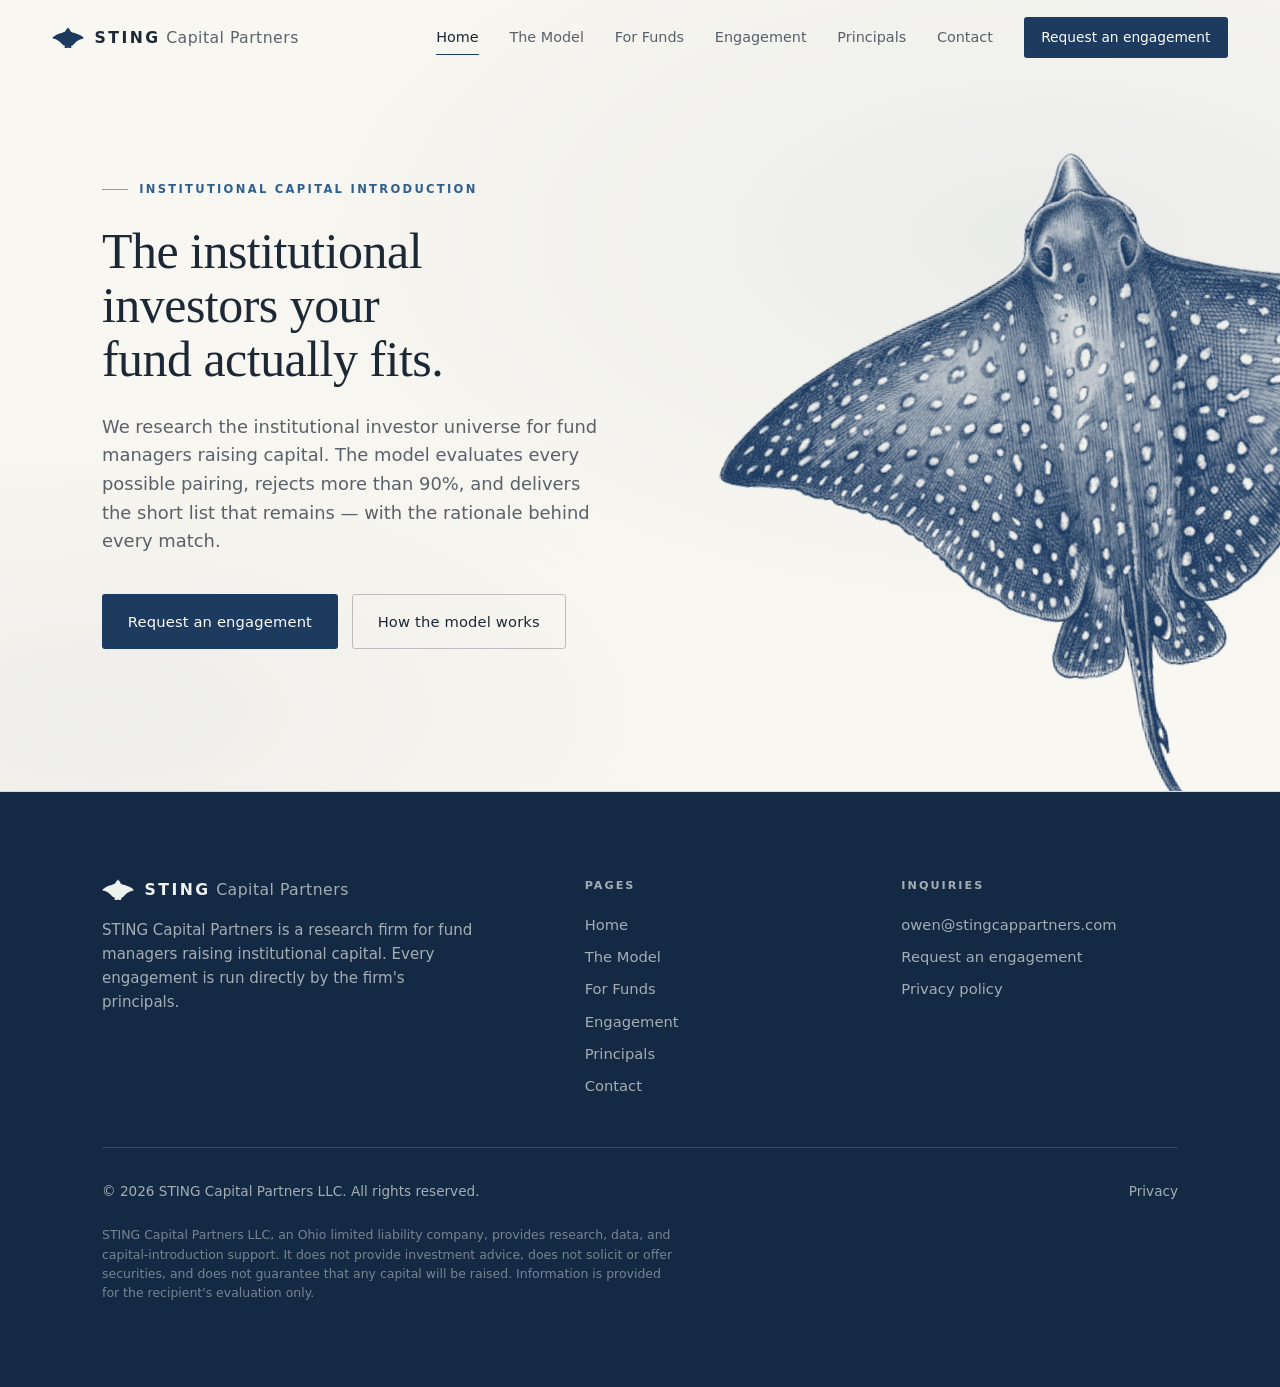
==== commit 90bcf286: "Simplify home page to landing hero + footer only Removed the thesis, rejection-stat, who-we-serve, p" ====
--- a/index.html
+++ b/index.html
@@ -73,88 +73,6 @@
   </figure>
 </section>
 
-<!-- ================= THESIS ================= -->
-<section class="section">
-  <div class="wrap split reveal">
-    <h2>Most target lists are directories. Ours is a screen.</h2>
-    <div class="split-body">
-      <p>Most funds go to market with lists assembled from databases and conference rosters: hundreds of names, most of which were never going to allocate to their strategy, stage, or structure.</p>
-      <p>We work the other way around. The model starts from the full institutional universe — pensions, endowments, foundations, funds of funds, OCIOs, sovereign and family capital — and eliminates every institution whose mandates and programs your fund does not fit. What remains is the list worth your team's time.</p>
-    </div>
-  </div>
-</section>
-
-<!-- ================= REJECTION STAT ================= -->
-<section class="section section--wash">
-  <div class="wrap">
-    <p class="eyebrow reveal">The discipline</p>
-    <div class="stat-row reveal d1">
-      <p class="stat-num">90<span>%+</span></p>
-      <p class="stat-copy">The model rejects <b>more than ninety percent</b> of possible pairings on mandate fit, program eligibility, and asset-class alignment. What survives is a short list of institutions your fund genuinely fits.</p>
-    </div>
-  </div>
-</section>
-
-<!-- ================= WHO WE SERVE ================= -->
-<section class="section">
-  <div class="wrap">
-    <div class="sec-head reveal">
-      <p class="eyebrow">Who we serve</p>
-      <h2>Across the alternatives spectrum.</h2>
-    </div>
-    <div class="serve-grid reveal d1">
-      <div class="serve"><span class="tick"></span><h3>Hedge funds</h3><p>Long/short, macro, credit, and multi-strategy.</p></div>
-      <div class="serve"><span class="tick"></span><h3>Private equity</h3><p>Buyout, growth, and sector-focused strategies.</p></div>
-      <div class="serve"><span class="tick"></span><h3>Venture capital</h3><p>Early through growth stage.</p></div>
-      <div class="serve"><span class="tick"></span><h3>Private credit</h3><p>Direct lending, specialty finance, and asset-backed strategies.</p></div>
-      <div class="serve"><span class="tick"></span><h3>Real assets</h3><p>Real estate, infrastructure, and natural resources.</p></div>
-      <div class="serve"><span class="tick"></span><h3>Emerging &amp; diverse managers</h3><p>First-time and developing funds targeting dedicated programs.</p></div>
-    </div>
-  </div>
-</section>
-
-<!-- ================= PROCESS ================= -->
-<section class="section section--alt">
-  <div class="wrap">
-    <div class="sec-head reveal">
-      <p class="eyebrow">The process</p>
-      <h2>Three steps from mandate to report.</h2>
-    </div>
-    <div class="steps reveal d1">
-      <div class="step"><span class="num">01</span><h3>Define the mandate</h3><p>We document your asset class, strategy, stage, and the institutional capital you are targeting.</p></div>
-      <div class="step"><span class="num">02</span><h3>Run the screen</h3><p>The model evaluates every possible investor pairing and rejects the ones that fail your requirements or theirs.</p></div>
-      <div class="step"><span class="num">03</span><h3>Deliver the report</h3><p>You receive an individualized report of matched institutions, each with the rationale for the match.</p></div>
-    </div>
-  </div>
-</section>
-
-<!-- ================= PRINCIPALS BAND ================= -->
-<section class="section">
-  <div class="wrap pband-row reveal">
-    <div class="pband-people">
-      <div class="pband-faces">
-        <img src="james-ingle.jpg" alt="James Ingle" width="56" height="56" />
-        <img src="owen-strayer.jpg" alt="Owen Strayer" width="56" height="56" />
-      </div>
-      <div class="pband-copy">
-        <b>Founder-led.</b>
-        <span>James Ingle and Owen Strayer run every engagement directly.</span>
-      </div>
-    </div>
-    <a class="txt-link" href="principals.html">Meet the principals</a>
-  </div>
-</section>
-
-<!-- ================= CLOSING CTA ================= -->
-<section class="section section--alt cta-band">
-  <div class="wrap reveal">
-    <p class="eyebrow">Begin</p>
-    <h2>Tell us about your raise.</h2>
-    <p class="lead">We will confirm fit and scope an engagement.</p>
-    <a class="btn btn--solid" href="contact.html">Request an engagement</a>
-  </div>
-</section>
-
 </main>
 
 <!-- ================= FOOTER ================= -->
